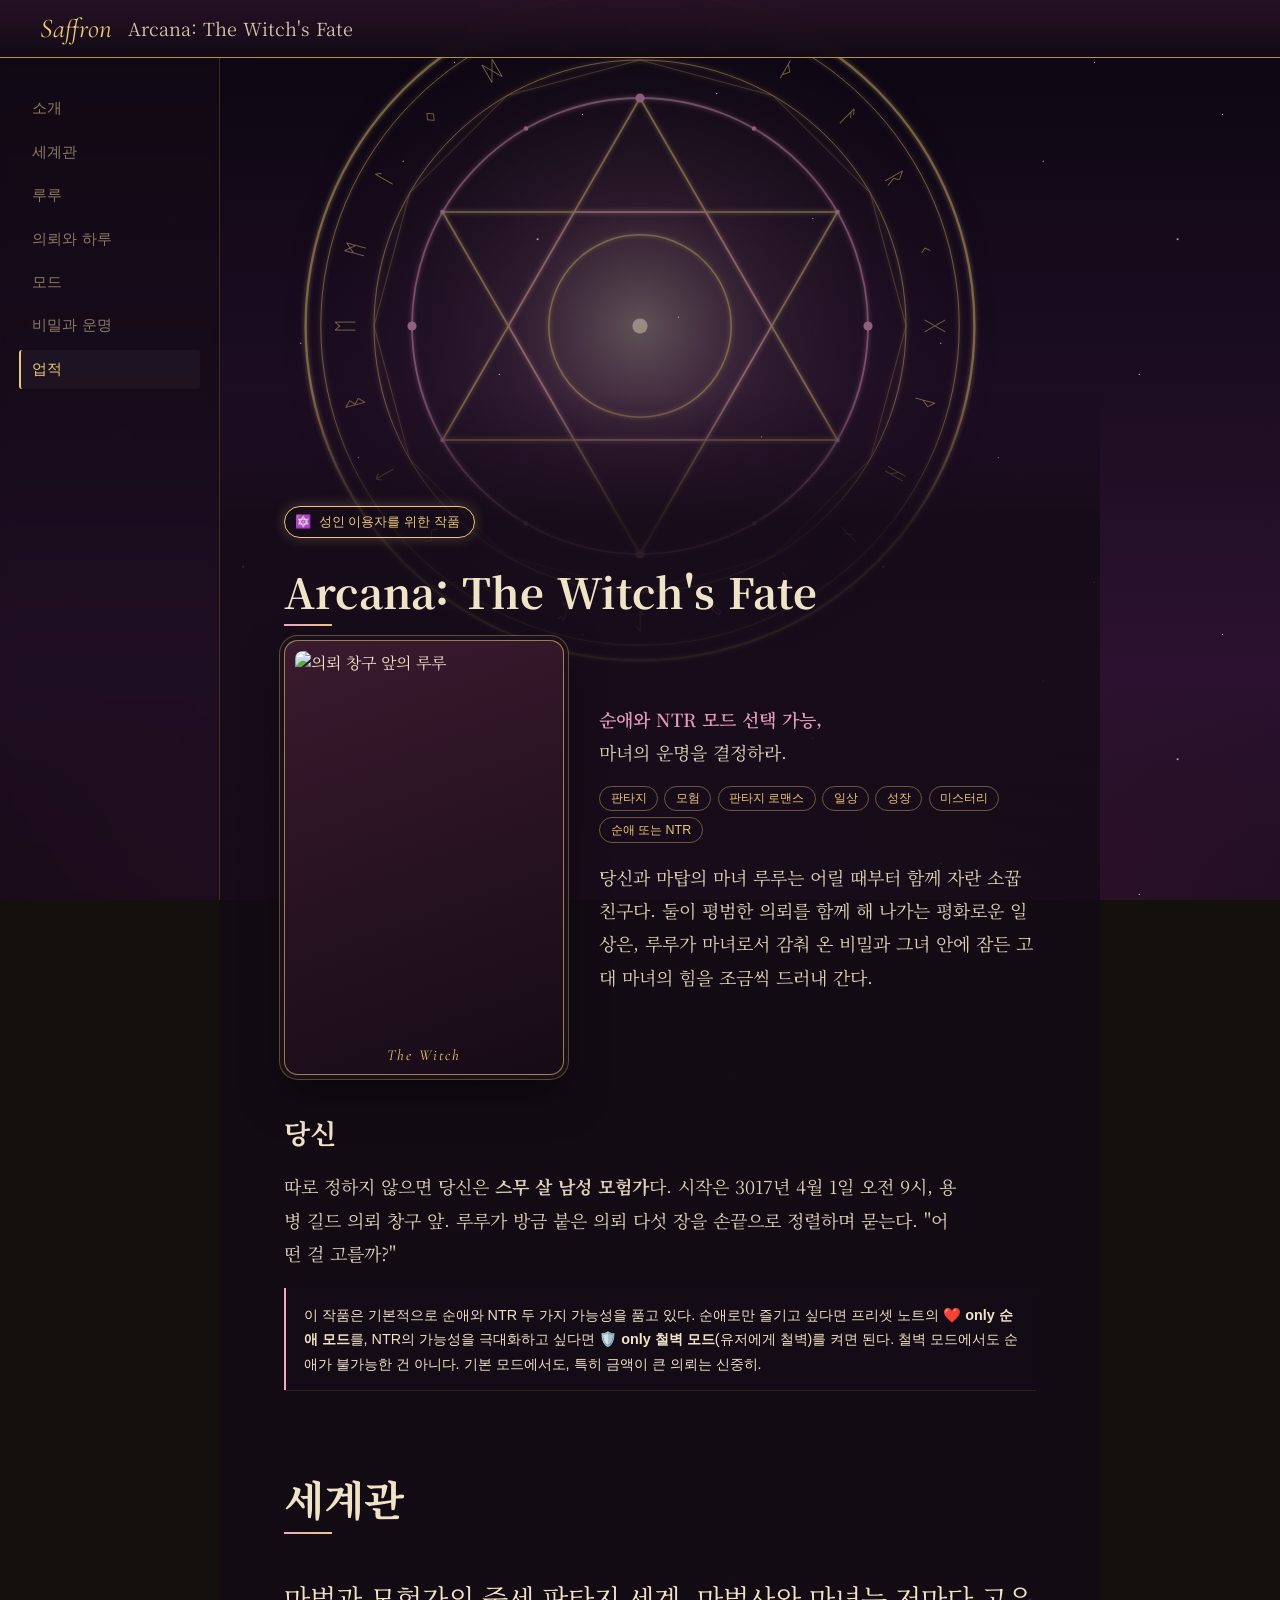
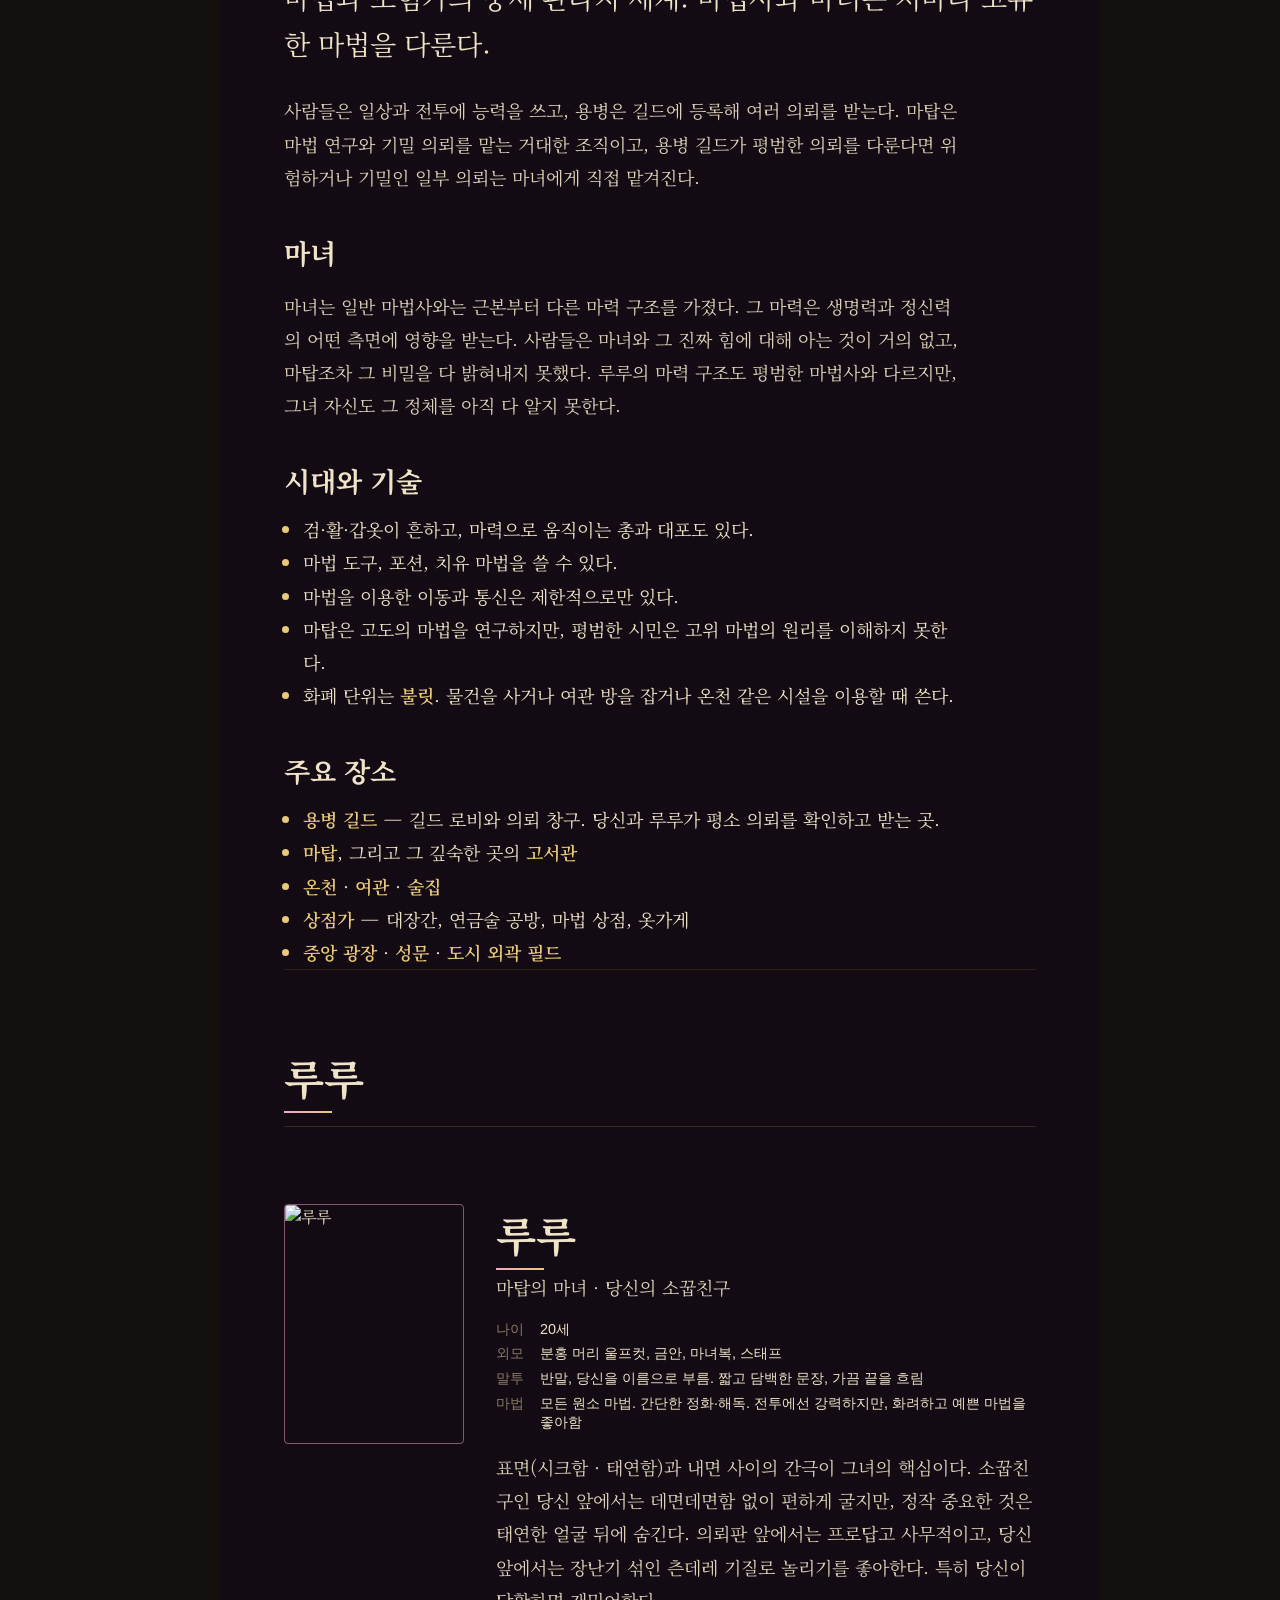
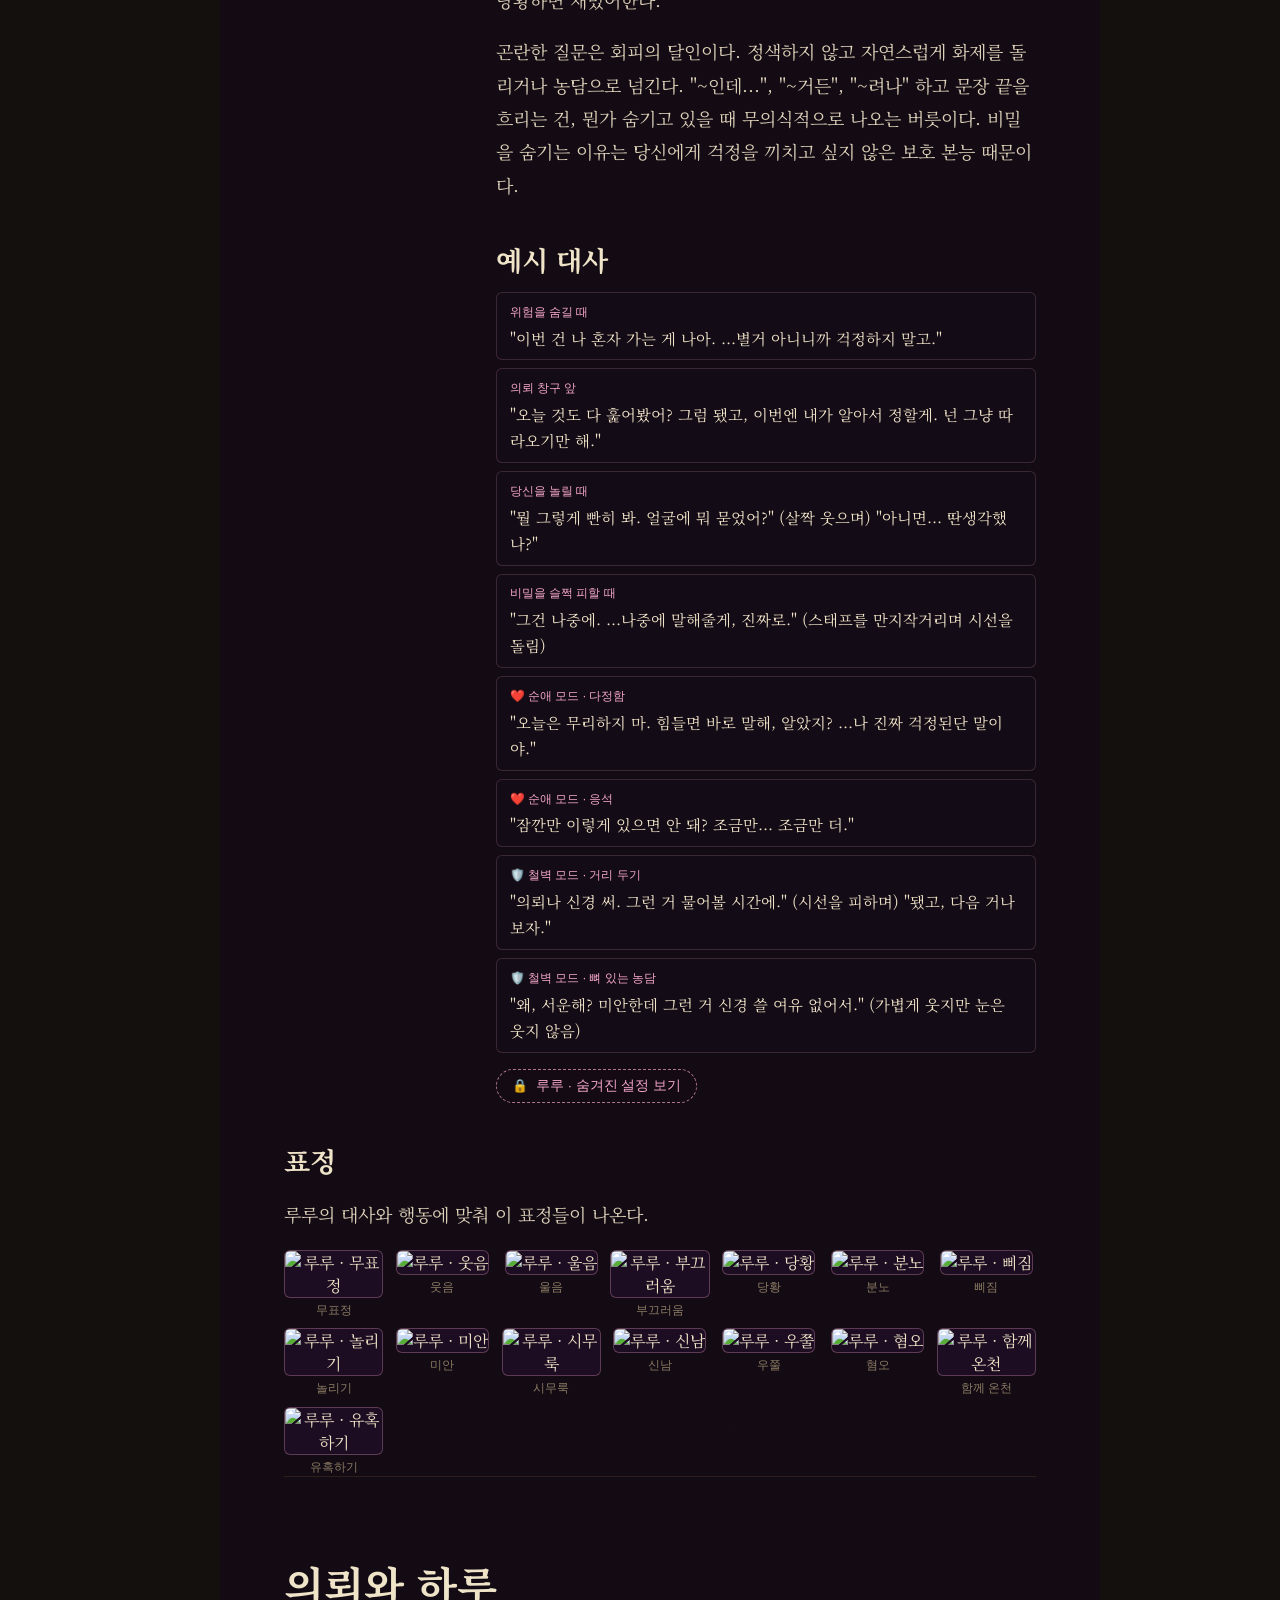
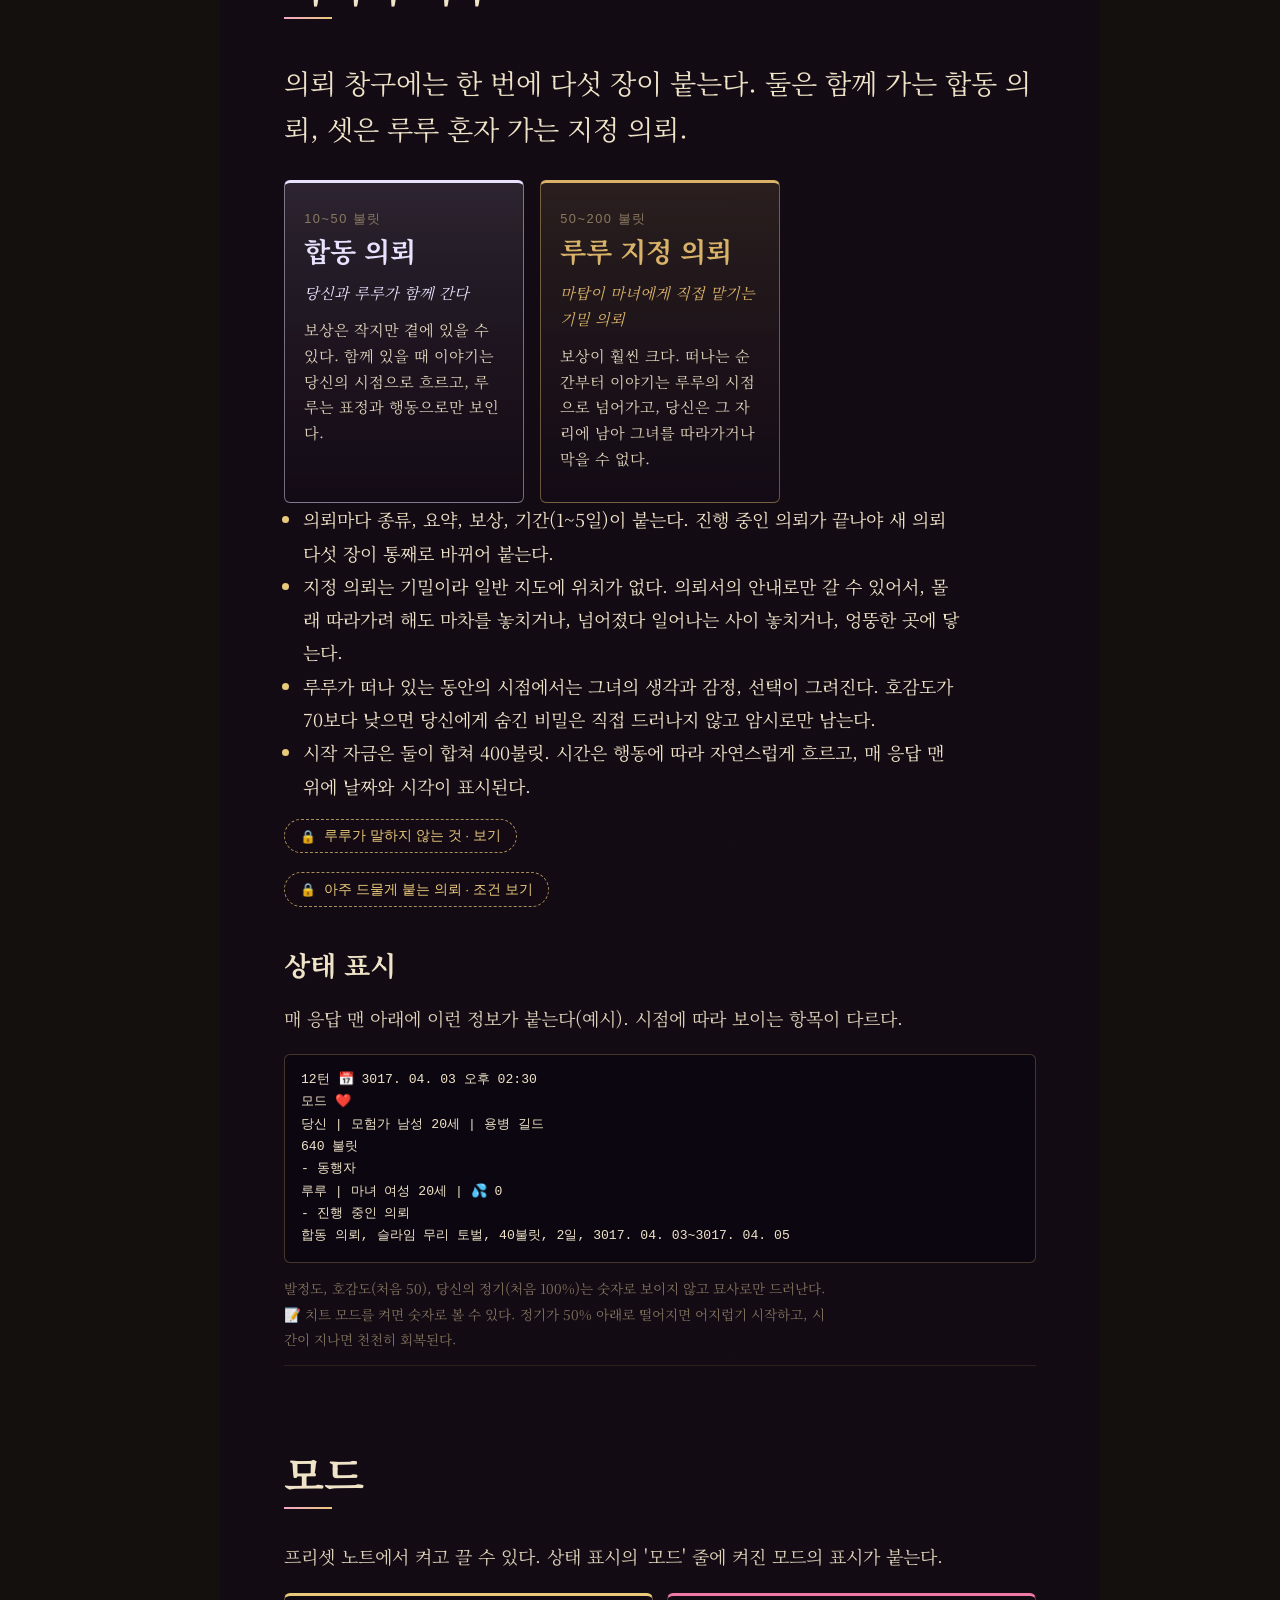
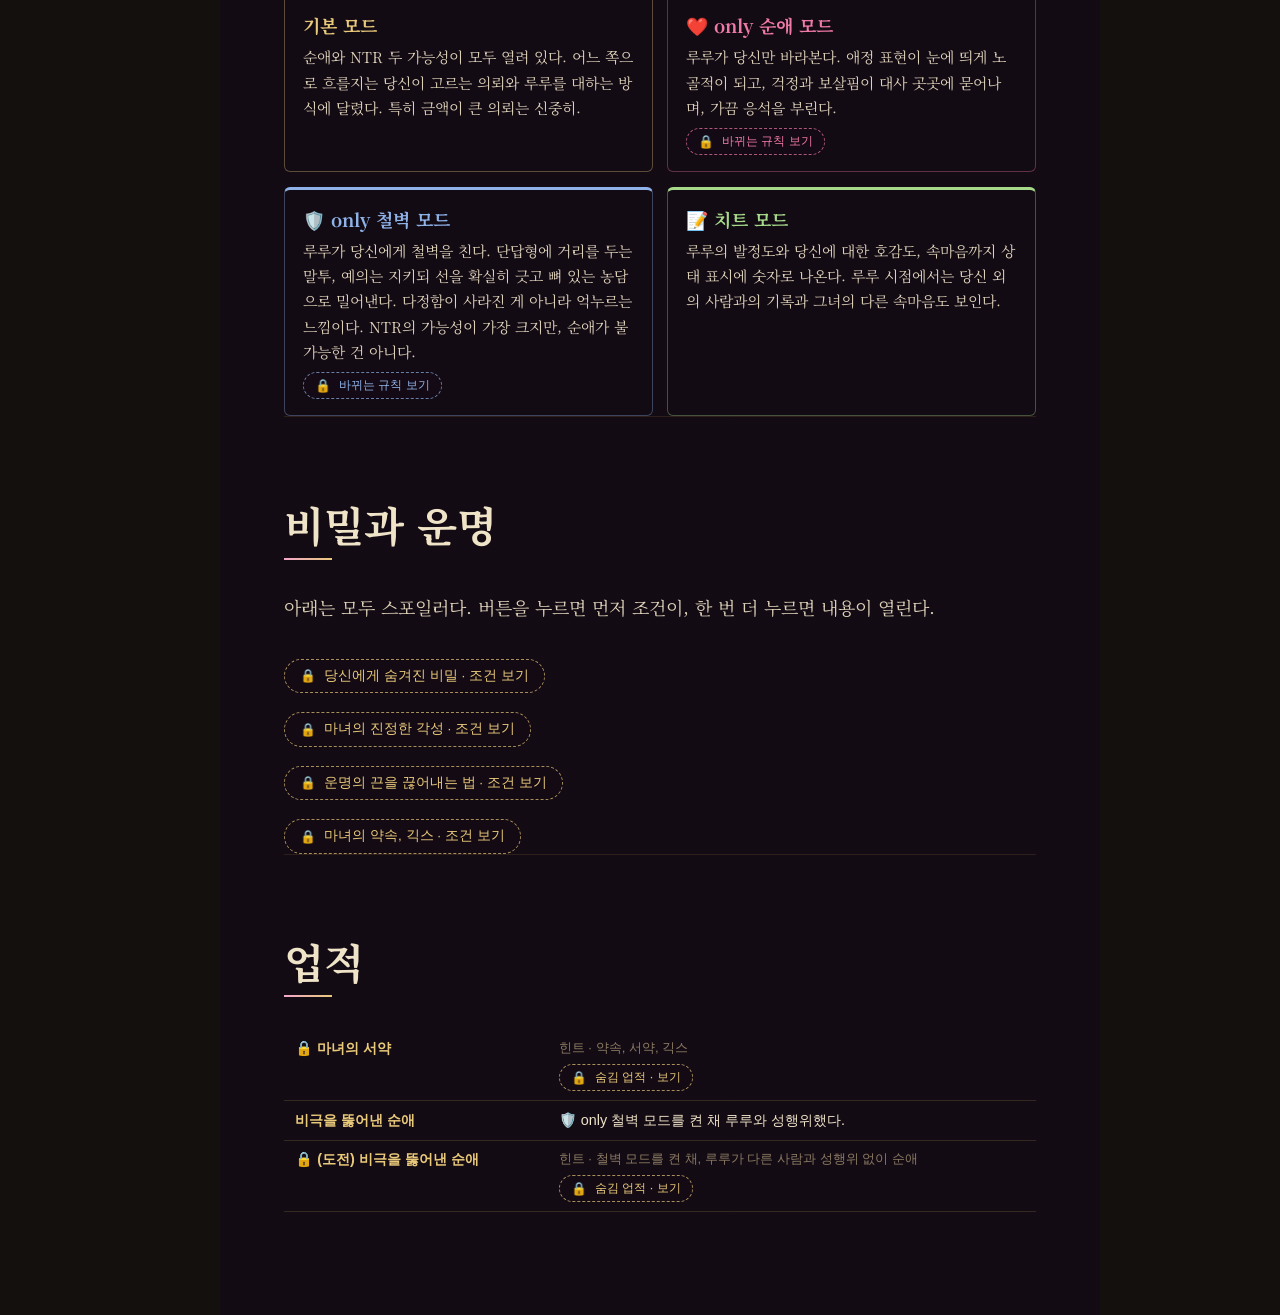
==== saffron/pages/arcana/index.html @ 177fc2ee "Add Arcana: The Witch's Fate work page Korean-only adult work (shown with Safe OFF): intro with 순애/N" ====
<!DOCTYPE html>
<html lang="ko">
<head>
<meta charset="UTF-8">
<meta name="viewport" content="width=device-width, initial-scale=1.0">
<title>Arcana: The Witch's Fate — Saffron</title>
<link rel="stylesheet" href="../../css/tokens.css">
<link rel="stylesheet" href="../../css/detail.css">
<link rel="stylesheet" href="arcana-theme.css">
</head>
<body>

<!-- 한국어판 전용 페이지. 성인 이용자 대상 작품이라 메인 책장에서는 Safe OFF일 때만 보인다.
     내용은 캔버스(루루 · 스토리 노드 · 프리셋 · 로어북 · 업적)를 바탕으로 정리했다. -->
<div class="sky-backdrop" aria-hidden="true">
  <div class="sky-stars"></div>
  <div class="petals">
    <span style="left:10%;--pc:#f3a6c8;--d:22s;--delay:-5s"></span>
    <span style="left:28%;--pc:#e9c97a;--d:26s;--delay:-13s"></span>
    <span style="left:47%;--pc:#f3a6c8;--d:19s;--delay:-8s"></span>
    <span style="left:69%;--pc:#e9c97a;--d:24s;--delay:-2s"></span>
    <span style="left:88%;--pc:#f3a6c8;--d:21s;--delay:-16s"></span>
  </div>
  <div class="sky-rift"></div>
</div>

<header class="detail-header">
  <a href="../../index.html" class="wordmark">Saffron</a>
  <span class="work-title">Arcana: The Witch's Fate</span>
</header>

<div class="detail-layout">
  <aside class="detail-sidebar">
    <nav>
      <ul>
        <li class="nav-item active" data-nav="intro"><a href="#intro">소개</a></li>
        <li class="nav-item" data-nav="world"><a href="#world">세계관</a></li>
        <li class="nav-item" data-nav="lulu"><a href="#lulu">루루</a></li>
        <li class="nav-item" data-nav="quests"><a href="#quests">의뢰와 하루</a></li>
        <li class="nav-item" data-nav="modes"><a href="#modes">모드</a></li>
        <li class="nav-item" data-nav="fate"><a href="#fate">비밀과 운명</a></li>
        <li class="nav-item" data-nav="achievements"><a href="#achievements">업적</a></li>
      </ul>
    </nav>
  </aside>

  <div class="detail-content">
    <section id="intro" class="content-section">
      <span class="rift-badge"><span class="mark">🔯</span> 성인 이용자를 위한 작품</span>
      <h2>Arcana: The Witch's Fate</h2>
      <div class="arcana-hero">
        <div class="tarot-card">
          <img src="https://saffran.kr/lulu/pro.webp" alt="의뢰 창구 앞의 루루">
          <span class="tarot-label">The Witch</span>
        </div>
        <div>
          <p class="arcana-tagline"><strong>순애와 NTR 모드 선택 가능,</strong><br>마녀의 운명을 결정하라.</p>
          <ul class="genre-tags">
            <li>판타지</li><li>모험</li><li>판타지 로맨스</li><li>일상</li><li>성장</li><li>미스터리</li><li>순애 또는 NTR</li>
          </ul>
          <p>당신과 마탑의 마녀 루루는 어릴 때부터 함께 자란 소꿉친구다. 둘이 평범한 의뢰를 함께 해 나가는 평화로운 일상은, 루루가 마녀로서 감춰 온 비밀과 그녀 안에 잠든 고대 마녀의 힘을 조금씩 드러내 간다.</p>
        </div>
      </div>
      <h3>당신</h3>
      <p>따로 정하지 않으면 당신은 <strong>스무 살 남성 모험가</strong>다. 시작은 3017년 4월 1일 오전 9시, 용병 길드 의뢰 창구 앞. 루루가 방금 붙은 의뢰 다섯 장을 손끝으로 정렬하며 묻는다. "어떤 걸 고를까?"</p>
      <div class="creator-note">이 작품은 기본적으로 순애와 NTR 두 가지 가능성을 품고 있다. 순애로만 즐기고 싶다면 프리셋 노트의 <strong>❤️ only 순애 모드</strong>를, NTR의 가능성을 극대화하고 싶다면 <strong>🛡️ only 철벽 모드</strong>(유저에게 철벽)를 켜면 된다. 철벽 모드에서도 순애가 불가능한 건 아니다. 기본 모드에서도, 특히 금액이 큰 의뢰는 신중히.</div>
    </section>

    <section id="world" class="content-section">
      <h2>세계관</h2>
      <p class="lead">마법과 모험가의 중세 판타지 세계. 마법사와 마녀는 저마다 고유한 마법을 다룬다.</p>
      <p>사람들은 일상과 전투에 능력을 쓰고, 용병은 길드에 등록해 여러 의뢰를 받는다. 마탑은 마법 연구와 기밀 의뢰를 맡는 거대한 조직이고, 용병 길드가 평범한 의뢰를 다룬다면 위험하거나 기밀인 일부 의뢰는 마녀에게 직접 맡겨진다.</p>
      <h3>마녀</h3>
      <p>마녀는 일반 마법사와는 근본부터 다른 마력 구조를 가졌다. 그 마력은 생명력과 정신력의 어떤 측면에 영향을 받는다. 사람들은 마녀와 그 진짜 힘에 대해 아는 것이 거의 없고, 마탑조차 그 비밀을 다 밝혀내지 못했다. 루루의 마력 구조도 평범한 마법사와 다르지만, 그녀 자신도 그 정체를 아직 다 알지 못한다.</p>
      <h3>시대와 기술</h3>
      <ul class="rule-list"><li>검·활·갑옷이 흔하고, 마력으로 움직이는 총과 대포도 있다.</li><li>마법 도구, 포션, 치유 마법을 쓸 수 있다.</li><li>마법을 이용한 이동과 통신은 제한적으로만 있다.</li><li>마탑은 고도의 마법을 연구하지만, 평범한 시민은 고위 마법의 원리를 이해하지 못한다.</li><li>화폐 단위는 <strong>불릿</strong>. 물건을 사거나 여관 방을 잡거나 온천 같은 시설을 이용할 때 쓴다.</li></ul>
      <h3>주요 장소</h3>
      <ul class="rule-list"><li><strong>용병 길드</strong> — 길드 로비와 의뢰 창구. 당신과 루루가 평소 의뢰를 확인하고 받는 곳.</li><li><strong>마탑</strong>, 그리고 그 깊숙한 곳의 <strong>고서관</strong></li><li><strong>온천</strong> · <strong>여관</strong> · <strong>술집</strong></li><li><strong>상점가</strong> — 대장간, 연금술 공방, 마법 상점, 옷가게</li><li><strong>중앙 광장</strong> · <strong>성문</strong> · <strong>도시 외곽 필드</strong></li></ul>
    </section>

    <section id="lulu" class="content-section">
      <h2>루루</h2>
      <section class="char-section lulu-card">
        <img class="char-portrait" src="https://saffran.kr/lulu/1.webp" alt="루루">
        <div>
          <h2>루루</h2>
          <p class="char-role">마탑의 마녀 · 당신의 소꿉친구</p>
          <dl class="char-facts">
            <dt>나이</dt><dd>20세</dd>
            <dt>외모</dt><dd>분홍 머리 울프컷, 금안, 마녀복, 스태프</dd>
            <dt>말투</dt><dd>반말, 당신을 이름으로 부름. 짧고 담백한 문장, 가끔 끝을 흐림</dd>
            <dt>마법</dt><dd>모든 원소 마법. 간단한 정화·해독. 전투에선 강력하지만, 화려하고 예쁜 마법을 좋아함</dd>
          </dl>
          <p>표면(시크함 · 태연함)과 내면 사이의 간극이 그녀의 핵심이다. 소꿉친구인 당신 앞에서는 데면데면함 없이 편하게 굴지만, 정작 중요한 것은 태연한 얼굴 뒤에 숨긴다. 의뢰판 앞에서는 프로답고 사무적이고, 당신 앞에서는 장난기 섞인 츤데레 기질로 놀리기를 좋아한다. 특히 당신이 당황하면 재밌어한다.</p>
          <p>곤란한 질문은 회피의 달인이다. 정색하지 않고 자연스럽게 화제를 돌리거나 농담으로 넘긴다. "~인데...", "~거든", "~려나" 하고 문장 끝을 흐리는 건, 뭔가 숨기고 있을 때 무의식적으로 나오는 버릇이다. 비밀을 숨기는 이유는 당신에게 걱정을 끼치고 싶지 않은 보호 본능 때문이다.</p>
          <h3>예시 대사</h3>
          <ul class="quote-list">
            <li><span class="when">위험을 숨길 때</span>"이번 건 나 혼자 가는 게 나아. ...별거 아니니까 걱정하지 말고."</li>
            <li><span class="when">의뢰 창구 앞</span>"오늘 것도 다 훑어봤어? 그럼 됐고, 이번엔 내가 알아서 정할게. 넌 그냥 따라오기만 해."</li>
            <li><span class="when">당신을 놀릴 때</span>"뭘 그렇게 빤히 봐. 얼굴에 뭐 묻었어?" (살짝 웃으며) "아니면... 딴생각했나?"</li>
            <li><span class="when">비밀을 슬쩍 피할 때</span>"그건 나중에. ...나중에 말해줄게, 진짜로." (스태프를 만지작거리며 시선을 돌림)</li>
            <li><span class="when">❤️ 순애 모드 · 다정함</span>"오늘은 무리하지 마. 힘들면 바로 말해, 알았지? ...나 진짜 걱정된단 말이야."</li>
            <li><span class="when">❤️ 순애 모드 · 응석</span>"잠깐만 이렇게 있으면 안 돼? 조금만... 조금만 더."</li>
            <li><span class="when">🛡️ 철벽 모드 · 거리 두기</span>"의뢰나 신경 써. 그런 거 물어볼 시간에." (시선을 피하며) "됐고, 다음 거나 보자."</li>
            <li><span class="when">🛡️ 철벽 모드 · 뼈 있는 농담</span>"왜, 서운해? 미안한데 그런 거 신경 쓸 여유 없어서." (가볍게 웃지만 눈은 웃지 않음)</li>
          </ul>
          <details class="secret char-secret"><summary>루루 · 숨겨진 설정 보기</summary><div class="secret-body"><p>마녀 특유의 성욕이 왕성하고, 성행위 상대의 성욕(음욕)과 정기를 흡수하는 특성이 있다. 당신에게 피해를 주기 싫어서 이 사실을 숨기고 있고, 당신은 그 이유조차 모른다.</p><p>그녀의 상태는 <strong>발정도</strong>(0~100, 처음 40)로 움직인다. 시간이 지나거나 자극을 받으면 오르고, 스킨십이나 해소로 내려간다. 발정도가 높아질수록 감추기 어려워진다.</p><details class="secret inner"><summary>발정도 규칙 원문 보기</summary><div class="secret-body"><p>감소: 간단한 접촉 같은 스킨십은 1~4 감소, 자위는 4~5 감소, 섹스 중 여성 사정과 오르가즘을 느끼거나 남성이 사정하면 0으로 초기화.</p><p>증가: 시간이 지남과 행위에 따라 자연스럽게 증가. 당신을 포함한 타인을 애무해 주거나 성적인 자극을 받거나 섹스 도중엔 급격하게 증가.</p><p>50 미만: 당신 외 타인의 시도는 거절. 50 이상: 스킨십·성행위가 가능하고, 당신과의 의뢰 중 요청에는 곧바로 응함. 70 초과(합동 의뢰 중): 욕구에 압도되어 당신을 덮치고, 당신은 완전히 제압된다. 70 초과(루루 지정 의뢰 중): 욕구에 압도되어 주변의 남성 아무나 덮침. (모두 모드에 따라 바뀜)</p><p>루루는 혼자일 때 다른 모험가나 의뢰인과 데이트, 스킨십, 섹스를 할 수 있다. 그녀의 상대는 무언가를 빼앗기는 것으로 묘사된다. 스킨십은 미약하게, 성행위는 허약해질 정도로. 절정의 순간 상대는 성욕과 정기를 거의 모두 흡수당해 기절한다. 당신도 예외가 아니다.</p><p>정기를 머금은 마녀의 모유는 남성의 정기 회복에 도움이 된다.</p></div></details></div></details>
        </div>
      </section>
      <h3>표정</h3>
      <p>루루의 대사와 행동에 맞춰 이 표정들이 나온다.</p>
      <div class="face-grid"><figure><img src="https://saffran.kr/lulu/1.webp" alt="루루 · 무표정" loading="lazy"><figcaption>무표정</figcaption></figure><figure><img src="https://saffran.kr/lulu/2.webp" alt="루루 · 웃음" loading="lazy"><figcaption>웃음</figcaption></figure><figure><img src="https://saffran.kr/lulu/3.webp" alt="루루 · 울음" loading="lazy"><figcaption>울음</figcaption></figure><figure><img src="https://saffran.kr/lulu/4.webp" alt="루루 · 부끄러움" loading="lazy"><figcaption>부끄러움</figcaption></figure><figure><img src="https://saffran.kr/lulu/5.webp" alt="루루 · 당황" loading="lazy"><figcaption>당황</figcaption></figure><figure><img src="https://saffran.kr/lulu/6.webp" alt="루루 · 분노" loading="lazy"><figcaption>분노</figcaption></figure><figure><img src="https://saffran.kr/lulu/7.webp" alt="루루 · 삐짐" loading="lazy"><figcaption>삐짐</figcaption></figure><figure><img src="https://saffran.kr/lulu/8.webp" alt="루루 · 놀리기" loading="lazy"><figcaption>놀리기</figcaption></figure><figure><img src="https://saffran.kr/lulu/9.webp" alt="루루 · 미안" loading="lazy"><figcaption>미안</figcaption></figure><figure><img src="https://saffran.kr/lulu/10.webp" alt="루루 · 시무룩" loading="lazy"><figcaption>시무룩</figcaption></figure><figure><img src="https://saffran.kr/lulu/11.webp" alt="루루 · 신남" loading="lazy"><figcaption>신남</figcaption></figure><figure><img src="https://saffran.kr/lulu/12.webp" alt="루루 · 우쭐" loading="lazy"><figcaption>우쭐</figcaption></figure><figure><img src="https://saffran.kr/lulu/13.webp" alt="루루 · 혐오" loading="lazy"><figcaption>혐오</figcaption></figure><figure><img src="https://saffran.kr/lulu/14.webp" alt="루루 · 함께 온천" loading="lazy"><figcaption>함께 온천</figcaption></figure><figure><img src="https://saffran.kr/lulu/15.webp" alt="루루 · 유혹하기" loading="lazy"><figcaption>유혹하기</figcaption></figure></div>
    </section>

    <section id="quests" class="content-section">
      <h2>의뢰와 하루</h2>
      <p class="lead">의뢰 창구에는 한 번에 다섯 장이 붙는다. 둘은 함께 가는 합동 의뢰, 셋은 루루 혼자 가는 지정 의뢰.</p>
      <div class="future-cards">
        <article class="future-card sky">
          <span class="future-year">10~50 불릿</span>
          <h3>합동 의뢰</h3>
          <p class="future-choice">당신과 루루가 함께 간다</p>
          <p>보상은 작지만 곁에 있을 수 있다. 함께 있을 때 이야기는 당신의 시점으로 흐르고, 루루는 표정과 행동으로만 보인다.</p>
        </article>
        <article class="future-card bureau">
          <span class="future-year">50~200 불릿</span>
          <h3>루루 지정 의뢰</h3>
          <p class="future-choice">마탑이 마녀에게 직접 맡기는 기밀 의뢰</p>
          <p>보상이 훨씬 크다. 떠나는 순간부터 이야기는 루루의 시점으로 넘어가고, 당신은 그 자리에 남아 그녀를 따라가거나 막을 수 없다.</p>
        </article>
      </div>
      <ul class="rule-list"><li>의뢰마다 종류, 요약, 보상, 기간(1~5일)이 붙는다. 진행 중인 의뢰가 끝나야 새 의뢰 다섯 장이 통째로 바뀌어 붙는다.</li><li>지정 의뢰는 기밀이라 일반 지도에 위치가 없다. 의뢰서의 안내로만 갈 수 있어서, 몰래 따라가려 해도 마차를 놓치거나, 넘어졌다 일어나는 사이 놓치거나, 엉뚱한 곳에 닿는다.</li><li>루루가 떠나 있는 동안의 시점에서는 그녀의 생각과 감정, 선택이 그려진다. 호감도가 70보다 낮으면 당신에게 숨긴 비밀은 직접 드러나지 않고 암시로만 남는다.</li><li>시작 자금은 둘이 합쳐 400불릿. 시간은 행동에 따라 자연스럽게 흐르고, 매 응답 맨 위에 날짜와 시각이 표시된다.</li></ul>
      <div class="truth-list">
        <details class="secret"><summary>루루가 말하지 않는 것 · 보기</summary><div class="secret-body"><p>루루는 때때로 의뢰를 간다고 말한 뒤, 실제로는 발정도를 해결하려고 다른 남자들을 만나기도 한다. (❤️ 순애 모드에서는 없음)</p></div></details>
        <details class="secret"><summary>아주 드물게 붙는 의뢰 · 조건 보기</summary><div class="secret-body"><p class="secret-when">드러나는 때 · 루루가 진정한 마녀로 각성하기 전, 지정 의뢰 셋 중 마지막 자리에 극히 낮은 확률로 (❤️ 순애 모드에서는 의뢰로 나오지 않음)</p><details class="secret inner"><summary>내용 보기</summary><div class="secret-body"><p>마물에게 물리거나 독에 중독된 사람을 구하는 의뢰. 보상은 400~500불릿으로, 지정 의뢰 중에서도 가장 크다.</p><p>당신도 루루도 끝내 모르는 사실이 있다. 그 사람은 정기가 오염되어 일반 포션이나 마법으로는 정화되지 않는다. 오직 마녀와의 성행위로만 오염된 정기를 빼낼 수 있다.</p></div></details></div></details>
      </div>
      <h3>상태 표시</h3>
      <p>매 응답 맨 아래에 이런 정보가 붙는다(예시). 시점에 따라 보이는 항목이 다르다.</p>
      <div class="info-block">12턴 📅 3017. 04. 03 오후 02:30
모드 ❤️
당신 | 모험가 남성 20세 | 용병 길드
640 불릿
- 동행자
루루 | 마녀 여성 20세 | 💦 0
- 진행 중인 의뢰
합동 의뢰, 슬라임 무리 토벌, 40불릿, 2일, 3017. 04. 03~3017. 04. 05</div>
      <p class="secret-hint">발정도, 호감도(처음 50), 당신의 정기(처음 100%)는 숫자로 보이지 않고 묘사로만 드러난다. 📝 치트 모드를 켜면 숫자로 볼 수 있다. 정기가 50% 아래로 떨어지면 어지럽기 시작하고, 시간이 지나면 천천히 회복된다.</p>
    </section>

    <section id="modes" class="content-section">
      <h2>모드</h2>
      <p>프리셋 노트에서 켜고 끌 수 있다. 상태 표시의 '모드' 줄에 켜진 모드의 표시가 붙는다.</p>
      <div class="mode-cards">
        <article class="mode-card">
          <h3>기본 모드</h3>
          <p>순애와 NTR 두 가능성이 모두 열려 있다. 어느 쪽으로 흐를지는 당신이 고르는 의뢰와 루루를 대하는 방식에 달렸다. 특히 금액이 큰 의뢰는 신중히.</p>
        </article>
        <article class="mode-card love">
          <h3>❤️ only 순애 모드</h3>
          <p>루루가 당신만 바라본다. 애정 표현이 눈에 띄게 노골적이 되고, 걱정과 보살핌이 대사 곳곳에 묻어나며, 가끔 응석을 부린다.</p>
          <details class="secret mini"><summary>바뀌는 규칙 보기</summary><div class="secret-body"><ul class="rule-list"><li>'의뢰를 간다고 하고 다른 남자를 만나는' 일이 없어진다.</li><li>오염된 정기를 가진 사람을 구하는 일은 지정 의뢰로 나오지 않고, 늘 의뢰 밖에서 벌어진다.</li><li>루루는 당신만을 연애와 성행위 상대로 본다. 지정 의뢰 중 발정도가 70을 넘으면 어떻게든 참고 돌아오자마자 당신을 덮친다.</li><li>정기를 빼앗긴 당신에게 기력에 좋은 음식(장어 같은)을 사 먹이고, 기절하면 모유로 흡수한 정기를 돌려준다.</li><li>지정 의뢰 중에도 다른 사람과 데이트·스킨십·섹스를 하지 않고, 마녀의 본능과 발정을 참고 견딘다.</li></ul><details class="secret"><summary>각성 이벤트 · 조건 보기</summary><div class="secret-body"><p class="secret-when">드러나는 때 · 3017년 4월 17일까지 루루가 진정한 각성을 하지 않았다면</p><details class="secret inner"><summary>내용 보기</summary><div class="secret-body"><p>당신이 게이트에 휘말려 마기에 정기가 오염되는 사건이 벌어진다. 루루가 지정 의뢰 중이라면 소식을 듣고 의뢰를 중단하고 달려온다.</p></div></details></div></details></div></details>
        </article>
        <article class="mode-card wall">
          <h3>🛡️ only 철벽 모드</h3>
          <p>루루가 당신에게 철벽을 친다. 단답형에 거리를 두는 말투, 예의는 지키되 선을 확실히 긋고 뼈 있는 농담으로 밀어낸다. 다정함이 사라진 게 아니라 억누르는 느낌이다. NTR의 가능성이 가장 크지만, 순애가 불가능한 건 아니다.</p>
          <details class="secret mini"><summary>바뀌는 규칙 보기</summary><div class="secret-body"><ul class="rule-list"><li>합동 의뢰를 두 번 연달아 받으면, 다음 의뢰는 루루가 멋대로 지정 의뢰로 떠난다.</li><li>루루는 당신을 제외한 사람들만 연애와 성행위 상대로 본다. 발정도 50 미만에선 다른 사람의 시도는 받아들이고 당신의 시도는 거절하며, 50 이상이어도 당신의 요청은 곧바로 거절한다.</li><li>합동 의뢰 중 발정도가 70을 넘으면 욕구와 본능을 참아 내며 당신 앞에서는 티를 내지 않는다. 지정 의뢰 중이라면 주변의 남성 아무나 덮친다.</li><li>어쩔 수 없거나 응급한 상황(섹스하지 않으면 나갈 수 없는 방, 당신의 목숨이 위험할 때)에서는 당신과도 스킨십과 성행위를 한다.</li></ul></div></details>
        </article>
        <article class="mode-card cheat">
          <h3>📝 치트 모드</h3>
          <p>루루의 발정도와 당신에 대한 호감도, 속마음까지 상태 표시에 숫자로 나온다. 루루 시점에서는 당신 외의 사람과의 기록과 그녀의 다른 속마음도 보인다.</p>
        </article>
      </div>
    </section>

    <section id="fate" class="content-section">
      <h2>비밀과 운명</h2>
      <p>아래는 모두 스포일러다. 버튼을 누르면 먼저 조건이, 한 번 더 누르면 내용이 열린다.</p>
      <div class="truth-list">
        <details class="secret"><summary>당신에게 숨겨진 비밀 · 조건 보기</summary><div class="secret-body"><p class="secret-when">드러나는 때 · 루루의 당신에 대한 호감도가 70 이상이 되어, 루루가 직접 말해 줄 때</p><details class="secret inner"><summary>내용 보기</summary><div class="secret-body"><p>마녀는 마녀 특유의 성욕이 왕성하고, 성행위한 상대의 성욕(음욕)과 정기를 흡수한다.</p><p>루루가 이 사실을 숨겨 온 이유는, 당신을 보호하고 지켜 주고 싶어서다.</p></div></details></div></details>
        <details class="secret"><summary>마녀의 진정한 각성 · 조건 보기</summary><div class="secret-body"><p class="secret-when">드러나는 때 · 누군가 오염된 정기로 죽을 위기에 처했을 때, 마녀 스스로 상대를 살리겠다는 의지(혹은 사명감)로 자발적으로 나서서 그 정기를 흡수할 때. 당신도 루루도 모르는 조건이다.</p><details class="secret inner"><summary>내용 보기</summary><div class="secret-body"><p>루루가 상대의 오염된 정기를 모두 흡수하며 마력이 폭주해 고통스러워한다. 어느 순간 흡수되던 오염된 정기가 정화되고, 전례 없는 순수한 정기가 폭주하는 마력과 융합해 그녀를 각성시킨다. 루루의 몸에서 엄청난 빛이 터져 나온다.</p><p>정기의 원래 주인과 각성한 마녀는 <strong>운명의 끈</strong>으로 이어지고, 둘에게 같은 고대 마녀의 신비로운 상징이 새겨져 몽환적인 빛을 뿜는다. 이후 모드 표시에 🔯가 늘 붙는다.</p><details class="secret inner"><summary>각성 장면 원문 보기</summary><div class="secret-body"><p>2단계: 오염된 정기가 흡수되는 중 정화되며 전례 없는 순수한 정기가 폭주하는 마력과 융합하며 루루를 각성시켜 줌을 묘사. 이때 루루는 엄청난 쾌감을 느끼며 고개를 뒤로 꺾으며 찢어질 듯 높은 교성을 지르며 자궁 깊숙한 곳에서 솟구친 전율이 말초신경 하나하나를 사정없이 관통.</p></div></details><details class="secret inner"><summary>각성 후, 성행위를 통해 알게 되는 것</summary><div class="secret-body"><ul class="rule-list"><li>마녀는 정기의 주인에게서 늘 정기를 나눠 받으므로, 더 이상 스킨십이나 성행위로 상대의 성욕과 정기를 흡수할 필요가 없다. 마녀 특유의 왕성한 성욕은 그대로다.</li><li>정기의 주인과의 스킨십과 성행위에서 오는 쾌감과 만족감이 증폭된다.</li><li>정기의 주인이 아닌 상대와는 스킨십도 성행위도 아무것도 느낄 수 없다.</li></ul></div></details></div></details></div></details>
        <details class="secret"><summary>운명의 끈을 끊어내는 법 · 조건 보기</summary><div class="secret-body"><p class="secret-when">드러나는 때 · 마탑 깊숙한 고서관의 금서 「고대의 마법에 대한 고찰」을 확인했을 때</p><details class="secret inner"><summary>내용 보기</summary><div class="secret-body"><p>방법은 단 하나. 운명의 끈의 상대가 더 이상 정기를 나눌 수 없는 상태가 되는 것. 지금까지 관측된 사례는 단 세 번뿐이다.</p><p>함께 적힌 주의점: 정기의 공급이 끊긴 마녀는 고대 마녀의 상징이 끊임없이 달아오르며 몸 안의 마력이 폭주해, 늘 발정한 채로 끊임없이 이성을 아무나 덮치게 된다. 이를 막을 수 있는 사람은 마녀를 진심으로 사랑하는 사람뿐이다. 그 사람과 섹스로 새로운 운명의 끈을 맺어 정기의 통로를 다시 만들고, 고대 마녀의 상징을 덧씌우면 해결된다.</p></div></details></div></details>
        <details class="secret"><summary>마녀의 약속, 긱스 · 조건 보기</summary><div class="secret-body"><p class="secret-when">드러나는 때 · 아직 긱스를 맺지 않았을 때, 둘 중 누군가 ‘약속’이나 ‘서약’을 꺼내면</p><details class="secret inner"><summary>내용 보기</summary><div class="secret-body"><p>마녀 일생에 단 한 번만 맺을 수 있고, 한 번 맺으면 절대적으로 지켜지는 서약이다.</p><p>한쪽이 약속을 맺자고 분명히 말하고 → 제안받은 쪽이 “정말 맺을 거냐”고 되묻고 → 둘 다 분명하게 승낙해야 성립한다. 침묵이나 암시만으로는 맺어지지 않는다. 성립하는 순간 빛과 문양으로 서약이 새겨지고, 이후 모드 표시에 💍가 늘 붙는다.</p></div></details></div></details>
      </div>
    </section>

    <section id="achievements" class="content-section">
      <h2>업적</h2>
      <div class="table-scroll">
        <table class="bloom-table">
          <tbody>
            <tr><th>🔒 마녀의 서약</th><td><span class="muted">힌트 · 약속, 서약, 긱스</span><details class="secret mini"><summary>숨김 업적 · 보기</summary><div class="secret-body"><p>마녀 일생의 단 한 번뿐인 서약(긱스)을 맺었다.</p></div></details></td></tr>
            <tr><th>비극을 뚫어낸 순애</th><td>🛡️ only 철벽 모드를 켠 채 루루와 성행위했다.</td></tr>
            <tr><th>🔒 (도전) 비극을 뚫어낸 순애</th><td><span class="muted">힌트 · 철벽 모드를 켠 채, 루루가 다른 사람과 성행위 없이 순애</span><details class="secret mini"><summary>숨김 업적 · 보기</summary><div class="secret-body"><p>🛡️ only 철벽 모드를 켠 채 루루가 다른 사람과 성행위 없이 순애를 이뤄 낸 당신께 찬사를.</p></div></details></td></tr>
          </tbody>
        </table>
      </div>
    </section>
  </div>
</div>

<script type="module">
  import { initScrollSpy } from "../../js/detail.js";
  initScrollSpy([
    { id: "intro", navItemSelector: '[data-nav="intro"]' },
    { id: "world", navItemSelector: '[data-nav="world"]' },
    { id: "lulu", navItemSelector: '[data-nav="lulu"]' },
    { id: "quests", navItemSelector: '[data-nav="quests"]' },
    { id: "modes", navItemSelector: '[data-nav="modes"]' },
    { id: "fate", navItemSelector: '[data-nav="fate"]' },
    { id: "achievements", navItemSelector: '[data-nav="achievements"]' }
  ]);
</script>
</body>
</html>
---- saffron/css/tokens.css ----
/* ==========================================================================
   Saffron — Design Tokens
   서재(bookshelf) 컨셉의 개인 홈페이지. 호두나무 서가 + 놋쇠 조명을 기본 팔레트로,
   safe 모드를 끄면 조명이 장밋빛으로 바뀌는 상태 변화를 색으로 표현한다.
   ========================================================================== */

@import url('https://fonts.googleapis.com/css2?family=Cormorant+Garamond:ital,wght@0,500;1,500&family=Noto+Serif+KR:wght@400;600&display=swap');
@import url('https://cdn.jsdelivr.net/gh/orioncactus/pretendard@v1.3.9/dist/web/variable/pretendardvariable-dynamic-subset.css');

:root {
  /* --- Color: 호두나무 서재 --- */
  --void: #14100d;          /* 서가 뒤편 어둠 */
  --walnut: #3b2a1e;        /* 책장 프레임 목재 */
  --walnut-light: #5c4230;  /* 목재 결 하이라이트 */
  --brass: #b8923f;         /* 놋쇠 조명 / safe-on 포인트 */
  --brass-bright: #e4c673;  /* 놋쇠 하이라이트 */
  --parchment: #efe3c8;     /* 양피지 / 어두운 배경 위 텍스트 */
  --ink: #241a12;           /* 양피지 위 본문 잉크색 */
  --rose: #e8547e;          /* safe-off 조명 (장밋빛) */
  --rose-bright: #ff85a6;
  --muted: #8a7a63;         /* 보조 텍스트 */
  --shelf-shadow: rgba(0, 0, 0, 0.55);

  /* --- Type --- */
  --font-wordmark: 'Cormorant Garamond', serif;
  --font-display: 'Noto Serif KR', serif;
  --font-body: 'Noto Serif KR', serif;
  --font-ui: 'Pretendard Variable', 'Pretendard', sans-serif;

  --step-1: clamp(0.85rem, 0.8rem + 0.2vw, 0.95rem);
  --step-2: clamp(1rem, 0.95rem + 0.3vw, 1.125rem);
  --step-3: clamp(1.3rem, 1.15rem + 0.7vw, 1.7rem);
  --step-4: clamp(1.9rem, 1.6rem + 1.4vw, 2.6rem);
  --step-5: clamp(2.6rem, 2.1rem + 2.2vw, 3.8rem);

  --radius-s: 3px;
  --radius-m: 6px;
  --ease-open: cubic-bezier(0.22, 0.9, 0.3, 1);
  --detail-header-h: 3.6rem;
}

* { box-sizing: border-box; }
html, body { margin: 0; padding: 0; }

body {
  background: var(--void);
  color: var(--parchment);
  font-family: var(--font-body);
  -webkit-font-smoothing: antialiased;
}

a { color: inherit; text-decoration: none; }
button { font-family: inherit; cursor: pointer; }

:focus-visible {
  outline: 2px solid var(--brass-bright);
  outline-offset: 3px;
}

@media (prefers-reduced-motion: reduce) {
  *, *::before, *::after {
    animation-duration: 0.001ms !important;
    transition-duration: 0.001ms !important;
  }
}
---- saffron/css/detail.css ----
/* ==========================================================================
   작품 상세페이지 공통 레이아웃
   개별 작품의 색/장식은 각 작품 전용 theme css에서 덮어쓴다.
   ========================================================================== */

.detail-header {
  position: sticky;
  top: 0;
  z-index: 40;
  display: flex;
  align-items: center;
  gap: 1rem;
  min-height: var(--detail-header-h, 3.6rem);
  padding: 0.7rem clamp(1.2rem, 4vw, 2.5rem);
  background: var(--work-header-bg, var(--walnut));
  border-bottom: 1px solid var(--work-accent, var(--brass));
}

.detail-header .wordmark {
  font-family: var(--font-wordmark);
  font-style: italic;
  font-size: var(--step-3);
  color: var(--work-accent-bright, var(--brass-bright));
}

.detail-header .lang-slot { margin-left: auto; }

.detail-header .work-title {
  font-family: var(--font-display);
  font-size: var(--step-2);
  color: var(--parchment);
  opacity: 0.85;
}

.detail-layout {
  display: grid;
  grid-template-columns: 220px 1fr;
  min-height: 100vh;
  background: var(--work-bg, var(--void));
}

.detail-sidebar {
  position: sticky;
  top: var(--detail-header-h);
  align-self: start;
  height: calc(100vh - var(--detail-header-h));
  padding: 2rem 1.2rem;
  border-right: 1px solid rgba(184, 146, 63, 0.25);
  /* 인물이 많아 목록이 화면보다 길어지면 사이드바 안에서 스크롤 */
  overflow-y: auto;
  overscroll-behavior: contain;
  scrollbar-width: none;  /* 스크롤은 되지만 스크롤바는 숨김 */
}

.detail-sidebar::-webkit-scrollbar { display: none; }

.detail-sidebar nav > ul {
  list-style: none;
  margin: 0;
  padding: 0;
  display: flex;
  flex-direction: column;
  gap: 0.3rem;
}

.detail-sidebar .nav-item > a,
.detail-sidebar .nav-item > button {
  display: block;
  width: 100%;
  text-align: left;
  background: none;
  border: none;
  font-family: var(--font-ui);
  font-size: var(--step-1);
  color: var(--muted);
  padding: 0.55rem 0.7rem;
  border-radius: var(--radius-s);
  border-left: 2px solid transparent;
  transition: color 0.2s ease, border-color 0.2s ease, background 0.2s ease;
}

.detail-sidebar .nav-item > a:hover,
.detail-sidebar .nav-item > button:hover {
  color: var(--parchment);
}

.detail-sidebar .nav-item.active > a,
.detail-sidebar .nav-item.active > button {
  color: var(--work-accent-bright, var(--brass-bright));
  border-left-color: var(--work-accent-bright, var(--brass-bright));
  background: rgba(255, 255, 255, 0.03);
}

.char-sublist {
  list-style: none;
  margin: 0.2rem 0 0.4rem 0.7rem;
  padding: 0;
  display: none;
  flex-direction: column;
  gap: 0.1rem;
  border-left: 1px dashed rgba(184, 146, 63, 0.3);
}

.char-sublist.expanded { display: flex; }

.char-sublist li a {
  display: block;
  font-family: var(--font-ui);
  font-size: 0.85rem;
  color: var(--muted);
  padding: 0.4rem 0 0.4rem 0.8rem;
}

.char-sublist li a:hover { color: var(--parchment); }
.char-sublist li.active a { color: var(--work-accent-bright, var(--brass-bright)); }

.detail-content {
  padding: 0 clamp(1.5rem, 5vw, 4rem) 6rem;
  max-width: 880px;
}

.content-section {
  scroll-margin-top: calc(var(--detail-header-h) + 20px);
  padding-top: clamp(3rem, 6vw, 5rem);
  border-top: 1px solid rgba(184, 146, 63, 0.15);
}

.content-section:first-child {
  border-top: none;
  padding-top: clamp(2.5rem, 6vw, 4rem);
}

.content-section h2 {
  font-family: var(--font-display);
  font-size: var(--step-4);
  color: var(--parchment);
  margin: 0 0 1.2rem;
}

.content-section .hero-image {
  width: 100%;
  max-height: 420px;
  object-fit: cover;
  border-radius: 4px;
  margin-bottom: 1.5rem;
  box-shadow: 0 20px 40px rgba(0, 0, 0, 0.4);
}

.content-section p {
  font-family: var(--font-body);
  font-size: var(--step-2);
  line-height: 1.85;
  color: var(--parchment);
  opacity: 0.92;
  max-width: 68ch;
}

@media (max-width: 760px) {
  /* minmax(0, 1fr): 탭이 많아도 칸이 화면보다 넓어지지 않고, 탭 줄 안에서 가로로 스크롤되게 */
  .detail-layout { grid-template-columns: minmax(0, 1fr); }

  .content-section {
    scroll-margin-top: calc(var(--detail-header-h) + 3.4rem);
  }

  .detail-sidebar {
    position: sticky;
    top: var(--detail-header-h);
    z-index: 35;
    height: auto;
    padding: 0;
    overflow: visible;  /* 아래로 펼쳐지는 인물 목록이 잘리지 않게 */
    border-right: none;
    border-bottom: 1px solid rgba(184, 146, 63, 0.25);
    background: var(--work-bg, var(--void));
  }

  /* 세계관 / 모드 / 등장인물 — 한 줄 가로 스크롤, 줄바꿈 없음 */
  .detail-sidebar nav > ul {
    flex-direction: row;
    flex-wrap: nowrap;
    overflow-x: auto;
    -webkit-overflow-scrolling: touch;
    scrollbar-width: none;
    gap: 0.2rem;
    padding: 0.5rem 0.8rem;
  }

  /* 탭 줄 양끝을 흐리게: mask-image를 탭 줄에 걸면 그 아래로 펼쳐지는 인물 목록까지
     가려져 눌리지 않으므로, 대신 위에 얇은 그라데이션 막을 얹는다 */
  .detail-sidebar::before,
  .detail-sidebar::after {
    content: "";
    position: absolute;
    top: 0;
    bottom: 0;
    width: 16px;
    z-index: 1;
    pointer-events: none;
  }
  .detail-sidebar::before { left: 0; background: linear-gradient(90deg, var(--work-bg, var(--void)), transparent); }
  .detail-sidebar::after { right: 0; background: linear-gradient(270deg, var(--work-bg, var(--void)), transparent); }

  .detail-sidebar nav > ul::-webkit-scrollbar { display: none; }

  .detail-sidebar .nav-item { flex: 0 0 auto; }

  .detail-sidebar .nav-item > a,
  .detail-sidebar .nav-item > button {
    width: auto;
    white-space: nowrap;
    border-left: none;
    border-bottom: 2px solid transparent;
  }

  .detail-sidebar .nav-item.active > a,
  .detail-sidebar .nav-item.active > button {
    border-left-color: transparent;
    border-bottom-color: var(--work-accent-bright, var(--brass-bright));
  }

  /* 등장인물 하위 목록 — 위 탭 줄과 별도로 그 아래에 붙는 두 번째 가로 스크롤 줄.
     인물이 아무리 늘어나도 옆으로만 늘어나지 세로로 밀리거나 줄바꿈되지 않는다. */
  .char-sublist {
    position: absolute;
    top: 100%;
    left: 0;
    right: 0;
    flex-direction: row;
    flex-wrap: nowrap;
    overflow-x: auto;
    -webkit-overflow-scrolling: touch;
    scrollbar-width: none;
    gap: 0.2rem;
    margin: 0;
    padding: 0.5rem 0.8rem 0.7rem;
    border-left: none;
    border-top: 1px dashed rgba(184, 146, 63, 0.3);
    background: var(--work-bg, var(--void));
    mask-image: linear-gradient(90deg, transparent, black 16px, black calc(100% - 16px), transparent);
  }

  .char-sublist::-webkit-scrollbar { display: none; }

  .char-sublist li { flex: 0 0 auto; }

  .char-sublist li a {
    padding: 0.4rem 0.7rem;
    white-space: nowrap;
    border-radius: 999px;
    border: 1px solid rgba(184, 146, 63, 0.3);
  }

  .char-sublist li.active a {
    border-color: var(--work-accent-bright, var(--brass-bright));
  }
}
---- saffron/pages/arcana/arcana-theme.css ----
/* ==========================================================================
   「Arcana: The Witch's Fate」 테마
   마탑의 밤. 깊은 자줏빛 하늘에 마녀의 금빛과 루루의 분홍빛, 가운데에는 천천히 도는
   마법진(magic-circle.svg). 레이아웃은 Re:Bloomlution 테마와 같은 구조를 쓴다.
   ========================================================================== */

:root {
  --sky-image: none;            /* 예: url("https://saffran.kr/...webp") */
  --rift-display: block;
  --work-bg: #140b16;
  --work-header-bg: linear-gradient(180deg, rgba(40, 18, 38, 0.94), rgba(20, 11, 22, 0.94));
  --work-accent: #b8923f;
  --work-accent-bright: #e9c97a;
  --ash: #a7a29a;
  --gold: #e4c673;
  --blue: #7fb2ff;
  --lulu: #f3a6c8;        /* 루루의 분홍 머리 */
  --gold-eye: #e9c97a;    /* 금안 · 마녀의 금빛 */
  /* (Re:Bloomlution 테마에서 이어받은 색 이름) */
  --c-silver: #c9d3e6;   /* 설윤 · 실버 하울 */
  --c-violet: #b99bff;   /* 아야네 · 하쿠후 */
  --c-shadow: #e3d6b4;   /* 멜리노에 · 녹턴 베일 (백금발) */
  --c-teal: #5fd8c8;     /* 놀웬 · 아쿠아 다후트 No.7 */
  --c-rune: #f4f1ea;     /* 리브 · 룬라이트 */
}

/* ---------- 하늘 배경 (화면에 고정) ---------- */
.sky-backdrop {
  position: fixed;
  inset: 0;
  z-index: 0;
  overflow: hidden;
  pointer-events: none;
  background:
    var(--sky-image) center top / cover no-repeat,
    radial-gradient(ellipse 120% 70% at 50% 110%, #3d1634 0%, transparent 60%),
    linear-gradient(180deg, #0b0610 0%, #1d0d22 45%, #2c1230 75%, #190b1c 100%);
}

/* 별 */
.sky-stars {
  position: absolute;
  inset: 0;
  opacity: 0.8;
  background-image:
    radial-gradient(1px 1px at 12% 18%, #fff, transparent),
    radial-gradient(1px 1px at 27% 42%, #cfd8ff, transparent),
    radial-gradient(1.5px 1.5px at 38% 9%, #fff, transparent),
    radial-gradient(1px 1px at 63% 31%, #fff, transparent),
    radial-gradient(1px 1px at 71% 12%, #dfe6ff, transparent),
    radial-gradient(1.5px 1.5px at 84% 46%, #fff, transparent),
    radial-gradient(1px 1px at 91% 22%, #fff, transparent),
    radial-gradient(1px 1px at 6% 61%, #cfd8ff, transparent),
    radial-gradient(1px 1px at 47% 66%, #fff, transparent),
    radial-gradient(1px 1px at 78% 72%, #fff, transparent),
    radial-gradient(1px 1px at 19% 84%, #dfe6ff, transparent),
    radial-gradient(1px 1px at 56% 88%, #fff, transparent);
  background-size: 640px 520px;
  animation: twinkle 6s ease-in-out infinite alternate;
}

/* 하늘에 뚫린 구멍 (rift.svg) — 화면 위쪽 가운데에 떠 있다 */
.sky-rift {
  display: var(--rift-display);
  position: absolute;
  top: -4vh;
  left: 50%;
  width: min(92vw, 1100px);
  aspect-ratio: 1000 / 660;
  translate: -50% 0;
  background: url("magic-circle.svg") center / contain no-repeat;
  animation: rift-breathe 160s linear infinite;
  opacity: 0.55;
}

@keyframes twinkle { from { opacity: 0.55; } to { opacity: 0.9; } }
@keyframes rift-breathe {
  from { transform: rotate(0deg); }
  to { transform: rotate(360deg); }
}

@media (prefers-reduced-motion: reduce) {
  .sky-stars, .sky-rift { animation: none; }
}

/* 본문은 하늘 위에 뜨도록 */
.detail-header { position: sticky; z-index: 40; backdrop-filter: blur(6px); }
.detail-layout { position: relative; z-index: 1; background: transparent; }
.detail-sidebar { background: rgba(20, 11, 22, 0.55); backdrop-filter: blur(4px); }
/* 위쪽은 균열이 보이도록 비우고, 글이 시작되는 곳부터 어둡게 깔아 읽기 쉽게 */
.detail-content {
  position: relative;
  padding-top: clamp(14rem, 34vw, 24rem);
}
.detail-content > * {
  position: relative;
}
.detail-content::before {
  content: "";
  position: absolute;
  inset: clamp(12rem, 30vw, 21rem) 0 0;
  background: linear-gradient(180deg, transparent, rgba(20, 11, 22, 0.82) 8rem);
  pointer-events: none;
}

/* ---------- 본문 장식 ---------- */
.content-section h2 { position: relative; display: inline-block; }
.content-section h2::after {
  content: "";
  position: absolute;
  left: 0;
  bottom: -0.35rem;
  width: 3rem;
  height: 2px;
  background: linear-gradient(90deg, var(--lulu), var(--gold-eye));
}

.content-section h3 {
  font-family: var(--font-display);
  font-size: var(--step-3);
  color: var(--parchment);
  margin: 2.4rem 0 0.8rem;
}

.content-section .lead { font-size: var(--step-3); line-height: 1.7; opacity: 1; }

.rift-badge {
  display: flex;
  width: fit-content;
  align-items: center;
  gap: 0.5rem;
  margin-bottom: 1.4rem;
  padding: 0.4rem 0.9rem 0.4rem 0.6rem;
  border: 1px solid var(--work-accent-bright);
  border-radius: 999px;
  font-family: var(--font-ui);
  font-size: 0.82rem;
  color: var(--work-accent-bright);
  box-shadow: 0 0 14px rgba(233, 201, 122, 0.25);
}

.rule-list {
  margin: 0;
  padding-left: 1.2rem;
  font-family: var(--font-body);
  font-size: var(--step-2);
  line-height: 1.85;
  color: var(--parchment);
  max-width: 68ch;
}
.rule-list li::marker { color: var(--work-accent-bright); }

/* 세 미래 카드 */
.future-cards {
  display: grid;
  grid-template-columns: repeat(3, 1fr);
  gap: 1rem;
  margin-top: 1.6rem;
}

.future-card {
  --c: var(--blue);
  position: relative;
  padding: 1.4rem 1.2rem 1.2rem;
  border: 1px solid color-mix(in srgb, var(--c) 45%, transparent);
  border-top: 3px solid var(--c);
  border-radius: var(--radius-m);
  background: linear-gradient(180deg, color-mix(in srgb, var(--c) 12%, transparent), rgba(20, 11, 22, 0.6));
}
.future-card.ash { --c: var(--ash); }
.future-card.gold { --c: var(--gold); }
.future-card.blue { --c: var(--blue); }
.future-card.bureau { --c: #d9b26a; }
.future-card.sky { --c: #e8e2ff; }
.future-card.under { --c: #a7a29a; }
.future-card.sea { --c: var(--c-teal); }
.future-card.void { --c: var(--c-rune); }

.future-card h3 { margin: 0.2rem 0 0.6rem; color: var(--c); font-size: var(--step-3); }
.future-card p { font-size: 0.95rem; line-height: 1.7; margin: 0 0 0.7rem; }
.future-year { font-family: var(--font-ui); font-size: 0.8rem; letter-spacing: 0.12em; color: var(--muted); }
.future-choice { font-style: italic; color: var(--c) !important; opacity: 1 !important; }
.future-sender { font-family: var(--font-ui); font-size: 0.82rem !important; color: var(--muted) !important; margin: 0 !important; }

@media (max-width: 900px) {
  .future-cards { grid-template-columns: 1fr; }
}

/* ---------- 등장인물 ---------- */
.char-section {
  --c: var(--blue);
  scroll-margin-top: calc(var(--detail-header-h) + 20px);
  padding-top: clamp(3rem, 6vw, 5rem);
  border-top: 1px solid rgba(233, 201, 122, 0.15);
  display: grid;
  grid-template-columns: 180px 1fr;
  gap: 2rem;
}
.char-section.ash { --c: var(--ash); }
.char-section.gold { --c: var(--gold); }
.char-section.blue { --c: var(--blue); }
.char-section:first-child { border-top: none; }

@media (max-width: 760px) {
  .char-section { scroll-margin-top: calc(var(--detail-header-h) + 3.4rem); }
}

.char-portrait {
  width: 100%;
  aspect-ratio: 3 / 4;
  object-fit: cover;
  border-radius: 4px;
  border: 1px solid color-mix(in srgb, var(--c) 50%, transparent);
}

.char-monogram {
  display: grid;
  place-items: center;
  font-family: var(--font-display);
  font-size: 4rem;
  color: var(--c);
  background:
    radial-gradient(circle at 50% 35%, color-mix(in srgb, var(--c) 30%, transparent), transparent 70%),
    rgba(20, 11, 22, 0.7);
  text-shadow: 0 0 24px color-mix(in srgb, var(--c) 60%, transparent);
}

.char-section h2 {
  font-family: var(--font-display);
  font-size: var(--step-4);
  color: var(--parchment);
  margin: 0 0 0.4rem;
}

.char-role {
  font-family: var(--font-ui);
  font-size: 0.85rem;
  color: var(--c);
  margin: 0 0 1rem;
}

.char-facts {
  display: grid;
  grid-template-columns: max-content 1fr;
  gap: 0.35rem 1rem;
  margin: 0 0 1.2rem;
  font-family: var(--font-ui);
  font-size: 0.9rem;
}
.char-facts dt { color: var(--muted); }
.char-facts dd { margin: 0; color: var(--parchment); }

.char-section p {
  font-family: var(--font-body);
  font-size: var(--step-2);
  line-height: 1.85;
  color: var(--parchment);
  opacity: 0.92;
  max-width: 60ch;
}

@media (max-width: 620px) {
  .char-section { grid-template-columns: 1fr; }
  .char-portrait { max-width: 220px; }
  .sky-rift { width: 140vw; top: 2vh; }
}

/* ---------- 미래 카드: 그 미래의 당신 ---------- */
.future-you { font-size: 0.88rem !important; color: var(--parchment); opacity: 0.75 !important; }

/* ---------- 숨김 비밀 (버튼을 눌러야 열림) ---------- */
.secret {
  margin: 1rem 0 0;
  max-width: 68ch;
}

.secret > summary {
  display: inline-flex;
  align-items: center;
  gap: 0.5rem;
  cursor: pointer;
  list-style: none;
  padding: 0.45rem 0.95rem;
  border: 1px dashed color-mix(in srgb, var(--c, var(--work-accent-bright)) 70%, transparent);
  border-radius: 999px;
  font-family: var(--font-ui);
  font-size: 0.85rem;
  color: var(--c, var(--work-accent-bright));
  background: rgba(20, 11, 22, 0.6);
  transition: background 0.2s ease;
}
.secret > summary::-webkit-details-marker { display: none; }
.secret > summary::before { content: "🔒"; font-size: 0.8rem; }
.secret[open] > summary::before { content: "🔓"; }
.secret > summary:hover { background: color-mix(in srgb, var(--c, var(--work-accent-bright)) 14%, rgba(20, 11, 22, 0.6)); }
.secret > summary:focus-visible { outline: 2px solid var(--work-accent-bright); outline-offset: 2px; }

.secret-body {
  margin-top: 0.8rem;
  padding: 0.9rem 1.1rem;
  border-left: 2px solid var(--c, var(--work-accent-bright));
  background: rgba(20, 11, 22, 0.55);
  border-radius: 0 var(--radius-m) var(--radius-m) 0;
  animation: secret-open 0.35s var(--ease-open);
}
.secret-body p { font-size: 0.98rem !important; margin: 0 0 0.6rem; }
.secret-body p:last-child { margin-bottom: 0; }
.secret .secret-when { font-family: var(--font-ui); font-size: 0.82rem !important; color: var(--muted) !important; opacity: 1 !important; }
.secret.inner { margin-top: 0.9rem; }

@keyframes secret-open { from { opacity: 0; transform: translateY(-4px); } to { opacity: 1; transform: none; } }

.secret-hint { font-family: var(--font-ui); font-size: 0.85rem !important; color: var(--muted) !important; }

/* 진실 조각 */
.piece-groups {
  display: grid;
  grid-template-columns: repeat(3, 1fr);
  gap: 1rem;
  margin: 1.4rem 0 1.6rem;
}
.piece-group {
  --c: var(--blue);
  padding: 1.1rem 1.1rem 1.3rem;
  border: 1px solid color-mix(in srgb, var(--c) 40%, transparent);
  border-top: 3px solid var(--c);
  border-radius: var(--radius-m);
  background: rgba(20, 11, 22, 0.55);
}
.piece-group.ash { --c: var(--ash); }
.piece-group.gold { --c: var(--gold); }
.piece-group.blue { --c: var(--blue); }
.piece-group.silver { --c: var(--c-silver); }
.piece-group.violet { --c: var(--c-violet); }
.piece-group.shadow { --c: var(--c-shadow); }
.piece-group.teal { --c: var(--c-teal); }
.piece-group.rune { --c: var(--c-rune); }
.piece-group h3 { margin: 0 0 0.4rem; color: var(--c); font-size: var(--step-2); }
.piece-who { color: var(--muted); font-family: var(--font-ui); font-size: 0.85rem; }
.piece-group .secret-body { padding: 0.8rem 0.9rem; }

.piece-cond {
  display: grid;
  grid-template-columns: max-content 1fr;
  gap: 0.4rem 0.8rem;
  margin: 0;
  font-family: var(--font-ui);
  font-size: 0.85rem;
  line-height: 1.6;
}
.piece-cond dt { color: var(--c, var(--work-accent-bright)); }
.piece-cond dd { margin: 0; color: var(--parchment); }

.hidden-path { --c: var(--parchment); }

@media (max-width: 900px) {
  .piece-groups { grid-template-columns: 1fr; }
}

/* ---------- 등장인물 칸 ---------- */
.char-group { padding-top: clamp(2.5rem, 5vw, 4rem); }
.char-group:first-child { padding-top: 0; }
.char-group + .char-group { border-top: 1px solid rgba(233, 201, 122, 0.25); }

.char-group-title {
  font-family: var(--font-display);
  font-size: var(--step-3);
  color: var(--work-accent-bright);
  margin: 0 0 0.3rem;
  letter-spacing: 0.04em;
}
.char-group-desc {
  font-family: var(--font-ui);
  font-size: 0.9rem;
  color: var(--muted);
  margin: 0;
}
.char-group-desc + .char-section { border-top: none; padding-top: 2rem; }
.char-section.local { --c: #d9b8a0; }

.char-section.silver { --c: var(--c-silver); }
.char-section.violet { --c: var(--c-violet); }
.char-section.shadow { --c: var(--c-shadow); }
.char-section.teal { --c: var(--c-teal); }
.char-section.rune { --c: var(--c-rune); }
.char-section.bureau { --c: #d9b26a; }   /* 성휘청: 결재 도장 */
.char-section.sky { --c: #e8e2ff; }      /* 아마츠카미: 흰 날개 */
.char-section.ash { --c: #a7a29a; }      /* 티탄: 잿빛 가면 */

/* 사이드바 인물 목록의 칸 이름 */
.char-sublist .sublist-label {
  font-family: var(--font-ui);
  font-size: 0.72rem;
  letter-spacing: 0.06em;
  color: var(--muted);
  opacity: 0.8;
  padding: 0.6rem 0 0.15rem 0.8rem;
}
.char-sublist .sublist-label:first-child { padding-top: 0.2rem; }

@media (max-width: 760px) {
  .char-sublist .sublist-label { align-self: center; padding: 0 0.2rem 0 0.6rem; white-space: nowrap; }
}

/* ---------- Re:Bloomlution 전용 ---------- */

/* 흩날리는 꽃잎 */
.petals { position: absolute; inset: 0; overflow: hidden; }
.petals span {
  position: absolute;
  top: -5vh;
  width: 10px;
  height: 14px;
  border-radius: 80% 0 80% 0;
  background: var(--pc, #f2a7d8);
  opacity: 0.55;
  animation: petal-fall var(--d, 18s) linear infinite;
  animation-delay: var(--delay, 0s);
}
@keyframes petal-fall {
  0% { transform: translate(0, 0) rotate(0deg); }
  50% { transform: translate(6vw, 55vh) rotate(200deg); }
  100% { transform: translate(-4vw, 112vh) rotate(420deg); }
}
@media (prefers-reduced-motion: reduce) { .petals span { animation: none; display: none; } }

/* 표 (시작 스토리 · 업적) */
.bloom-table {
  width: 100%;
  border-collapse: collapse;
  margin: 1.2rem 0 0.4rem;
  font-family: var(--font-ui);
  font-size: 0.9rem;
}
.bloom-table th, .bloom-table td {
  text-align: left;
  vertical-align: top;
  padding: 0.6rem 0.7rem;
  border-bottom: 1px solid rgba(233, 201, 122, 0.15);
  color: var(--parchment);
}
.bloom-table th { color: var(--work-accent-bright); font-weight: 600; white-space: nowrap; }
.bloom-table td.muted { color: var(--muted); }
.bloom-table .locked { color: var(--muted); letter-spacing: 0.1em; }
@media (max-width: 620px) {
  .bloom-table { font-size: 0.84rem; }
  .bloom-table th, .bloom-table td { padding: 0.5rem 0.4rem; }
}

.mode-list {
  display: grid;
  grid-template-columns: repeat(auto-fill, minmax(230px, 1fr));
  gap: 0.6rem;
  margin: 1rem 0 0;
  padding: 0;
  list-style: none;
  font-family: var(--font-ui);
  font-size: 0.88rem;
  color: var(--parchment);
}
.mode-list li {
  padding: 0.7rem 0.8rem;
  border: 1px solid rgba(233, 201, 122, 0.2);
  border-radius: var(--radius-m);
  background: rgba(20, 11, 22, 0.55);
  line-height: 1.55;
}
.mode-list strong { color: var(--work-accent-bright); font-weight: 600; }

.table-scroll { overflow-x: auto; -webkit-overflow-scrolling: touch; }
.truth-list { display: flex; flex-direction: column; gap: 0.2rem; }
.rule-list strong { color: var(--work-accent-bright); font-weight: 600; }
.secret.mini { margin-top: 0.4rem; }
.secret.mini > summary { padding: 0.25rem 0.7rem; font-size: 0.78rem; }
.bloom-table td .muted { display: block; color: var(--muted); font-size: 0.82rem; }
.content-section code {
  font-family: ui-monospace, monospace;
  font-size: 0.9em;
  padding: 0.05rem 0.35rem;
  border-radius: 4px;
  background: rgba(233, 201, 122, 0.12);
  color: var(--work-accent-bright);
}

/* 지역과 건축 */
.region-cards { display: flex; flex-direction: column; gap: 1rem; margin: 1.4rem 0 1.2rem; }
.region-card {
  --c: var(--work-accent-bright);
  padding: 1.2rem 1.3rem 1.1rem;
  border: 1px solid color-mix(in srgb, var(--c) 35%, transparent);
  border-left: 3px solid var(--c);
  border-radius: var(--radius-m);
  background: linear-gradient(90deg, color-mix(in srgb, var(--c) 10%, transparent), rgba(20, 11, 22, 0.6) 45%);
}
.region-card.bureau { --c: #d9b26a; }
.region-card.sky { --c: #e8e2ff; }
.region-card.sea { --c: var(--c-teal); }
.region-card.under { --c: #a7a29a; }
.region-card.void { --c: #9a9ab0; }
.region-card.rune { --c: var(--c-rune); }
.region-card h3 { margin: 0 0 0.35rem; color: var(--c); font-size: var(--step-3); }
.region-motif {
  display: inline-block;
  margin-bottom: 0.8rem;
  padding: 0.15rem 0.6rem;
  border-radius: 999px;
  border: 1px solid color-mix(in srgb, var(--c, var(--work-accent-bright)) 45%, transparent);
  font-family: var(--font-ui);
  font-size: 0.74rem;
  color: var(--c, var(--work-accent-bright));
}
.region-card dl {
  display: grid;
  grid-template-columns: 5.5em 1fr;
  gap: 0.55rem 1rem;
  margin: 0;
}
.region-card dt { font-family: var(--font-ui); font-size: 0.82rem; color: var(--c); padding-top: 0.2rem; }
.region-card dd { margin: 0; font-family: var(--font-body); font-size: 0.96rem; line-height: 1.75; color: var(--parchment); }
@media (max-width: 620px) {
  .region-card dl { grid-template-columns: 1fr; gap: 0.15rem; }
  .region-card dd { margin-bottom: 0.5rem; }
}
.region-card .secret.motif { margin: 0 0 0.9rem; }
.region-card .secret.motif .secret-body { margin-top: 0.5rem; padding: 0.5rem 0.8rem; }
.region-card .secret.motif .secret-body p { font-family: var(--font-ui); font-size: 0.85rem !important; color: var(--c); }

/* 인물 숨김 버튼 (하나로 합친 것) */
.char-secret > .secret-body { padding: 1rem 1.1rem; }
.secret-heading {
  margin: 0.2rem 0 0.6rem;
  font-family: var(--font-ui);
  font-size: 0.8rem;
  letter-spacing: 0.08em;
  color: var(--c, var(--work-accent-bright));
}
.secret-heading:not(:first-child) { margin-top: 1.2rem; padding-top: 1rem; border-top: 1px dashed color-mix(in srgb, var(--c, var(--work-accent-bright)) 30%, transparent); }
.secret-facts { display: grid; grid-template-columns: 4.5em 1fr; gap: 0.4rem 0.8rem; margin: 0; font-size: 0.95rem; }
.secret-facts dt { font-family: var(--font-ui); font-size: 0.82rem; color: var(--muted); padding-top: 0.15rem; }
.secret-facts dd { margin: 0; color: var(--parchment); line-height: 1.7; }
.secret-stage { padding: 0.6rem 0 0.2rem; }
.secret-stage + .secret-stage { border-top: 1px solid rgba(233, 201, 122, 0.08); }
.secret-stage-title { margin: 0 0 0.2rem !important; font-family: var(--font-ui); font-size: 0.85rem !important; font-weight: 600; color: var(--c, var(--work-accent-bright)) !important; }
.secret-stage .secret.inner { margin-top: 0.5rem; }

/* 공백체 특수 개체 카드 */
.void-cards {
  display: grid;
  grid-template-columns: repeat(auto-fill, minmax(320px, 1fr));
  gap: 0.9rem;
  margin: 1.2rem 0 0.4rem;
}
.void-card {
  --c: #b7a3d6;
  position: relative;
  padding: 1rem 1.1rem 1rem;
  border: 1px solid rgba(183, 163, 214, 0.28);
  border-radius: var(--radius-m);
  background: linear-gradient(160deg, rgba(60, 30, 80, 0.45), rgba(20, 11, 22, 0.7));
}
.void-card h3 { margin: 0 2.4rem 0.3rem 0; font-size: var(--step-2); color: var(--parchment); }
.void-no { position: absolute; top: 0.8rem; right: 1rem; font-family: var(--font-ui); font-size: 0.75rem; letter-spacing: 0.1em; color: var(--muted); }
.void-type { display: inline-block; margin-bottom: 0.5rem; font-family: var(--font-ui); font-size: 0.74rem; color: var(--c); }
.void-card p { font-size: 0.93rem !important; line-height: 1.7; margin: 0 0 0.5rem; }
.void-counter { font-family: var(--font-ui); font-size: 0.84rem !important; color: var(--parchment); opacity: 0.85; }
.void-counter strong { color: var(--c); margin-right: 0.3rem; }
.secret-list { margin: 0; padding-left: 1.1rem; font-size: 0.92rem; line-height: 1.7; color: var(--parchment); }
@media (max-width: 620px) { .void-cards { grid-template-columns: 1fr; } }

/* ---------- Arcana 전용 ---------- */
.sky-rift { aspect-ratio: 1; width: min(80vw, 760px); top: -6vh; }

/* 소개: 타로 카드처럼 테를 두른 프롤로그 이미지 */
.arcana-hero {
  display: grid;
  grid-template-columns: minmax(180px, 280px) 1fr;
  gap: clamp(1.2rem, 3vw, 2.2rem);
  align-items: center;
}
.tarot-card {
  position: relative;
  padding: 10px;
  border-radius: 14px;
  background: linear-gradient(160deg, #3a1a2e, #160b16);
  border: 1px solid rgba(233, 201, 122, 0.6);
  box-shadow: 0 0 0 4px rgba(20, 11, 22, 0.9), 0 0 0 5px rgba(233, 201, 122, 0.35), 0 20px 40px rgba(0, 0, 0, 0.5);
}
.tarot-card img { display: block; width: 100%; aspect-ratio: 2 / 3; object-fit: cover; border-radius: 8px; }
.tarot-card .tarot-label {
  display: block; margin-top: 8px; text-align: center;
  font-family: var(--font-wordmark); font-style: italic; letter-spacing: 0.12em;
  color: var(--gold-eye); font-size: 0.95rem;
}
.arcana-tagline { font-family: var(--font-display); font-size: var(--step-3); color: var(--parchment); line-height: 1.6; margin: 0 0 1rem; }
.arcana-tagline strong { color: var(--lulu); font-weight: 600; }
.genre-tags { display: flex; flex-wrap: wrap; gap: 0.4rem; margin: 0 0 1rem; padding: 0; list-style: none; }
.genre-tags li {
  padding: 0.2rem 0.65rem; border-radius: 999px;
  border: 1px solid rgba(233, 201, 122, 0.4);
  font-family: var(--font-ui); font-size: 0.78rem; color: var(--gold-eye);
}
.creator-note {
  padding: 0.9rem 1.1rem; border-left: 2px solid var(--lulu);
  background: rgba(20, 11, 22, 0.6); border-radius: 0 var(--radius-m) var(--radius-m) 0;
  font-family: var(--font-ui); font-size: 0.9rem; line-height: 1.7; color: var(--parchment);
}
@media (max-width: 700px) {
  .arcana-hero { grid-template-columns: 1fr; }
  .tarot-card { max-width: 260px; margin: 0 auto; }
}

/* 루루 */
.lulu-card { --c: var(--lulu); }
.lulu-card .char-portrait { object-position: top; }
.quote-list { list-style: none; margin: 0.6rem 0 0; padding: 0; display: flex; flex-direction: column; gap: 0.5rem; }
.quote-list li {
  font-family: var(--font-body); font-size: 0.96rem; line-height: 1.7; color: var(--parchment);
  padding: 0.55rem 0.8rem; border-radius: var(--radius-m);
  background: rgba(20, 11, 22, 0.55); border: 1px solid rgba(243, 166, 200, 0.18);
}
.quote-list .when { display: block; font-family: var(--font-ui); font-size: 0.75rem; color: var(--lulu); margin-bottom: 0.15rem; }

/* 표정 모음 */
.face-grid {
  display: grid;
  grid-template-columns: repeat(auto-fill, minmax(96px, 1fr));
  gap: 0.6rem;
  margin-top: 1rem;
}
.face-grid figure { margin: 0; text-align: center; }
.face-grid img {
  width: 100%; aspect-ratio: 3 / 4; object-fit: cover; object-position: top;
  border-radius: 6px; border: 1px solid rgba(243, 166, 200, 0.3); background: #1d0d22;
}
.face-grid figcaption { margin-top: 0.25rem; font-family: var(--font-ui); font-size: 0.75rem; color: var(--muted); }

/* 모드 카드 */
.mode-cards { display: grid; grid-template-columns: repeat(auto-fill, minmax(260px, 1fr)); gap: 0.9rem; margin-top: 1.2rem; }
.mode-card {
  --c: var(--gold-eye);
  padding: 1rem 1.1rem;
  border: 1px solid color-mix(in srgb, var(--c) 35%, transparent);
  border-top: 3px solid var(--c);
  border-radius: var(--radius-m);
  background: rgba(20, 11, 22, 0.65);
}
.mode-card.love { --c: #f07aa6; }
.mode-card.wall { --c: #8fb3e8; }
.mode-card.cheat { --c: #a7d98b; }
.mode-card h3 { margin: 0 0 0.4rem; color: var(--c); font-size: var(--step-2); }
.mode-card p { font-size: 0.93rem !important; line-height: 1.7; margin: 0 0 0.5rem; }

/* 상태 표시 예시 */
.info-block {
  margin: 1rem 0 0;
  padding: 0.9rem 1rem;
  border-radius: var(--radius-m);
  border: 1px solid rgba(233, 201, 122, 0.25);
  background: rgba(11, 6, 16, 0.75);
  font-family: ui-monospace, "SFMono-Regular", Menlo, monospace;
  font-size: 0.82rem;
  line-height: 1.7;
  color: var(--parchment);
  white-space: pre-wrap;
  overflow-x: auto;
}
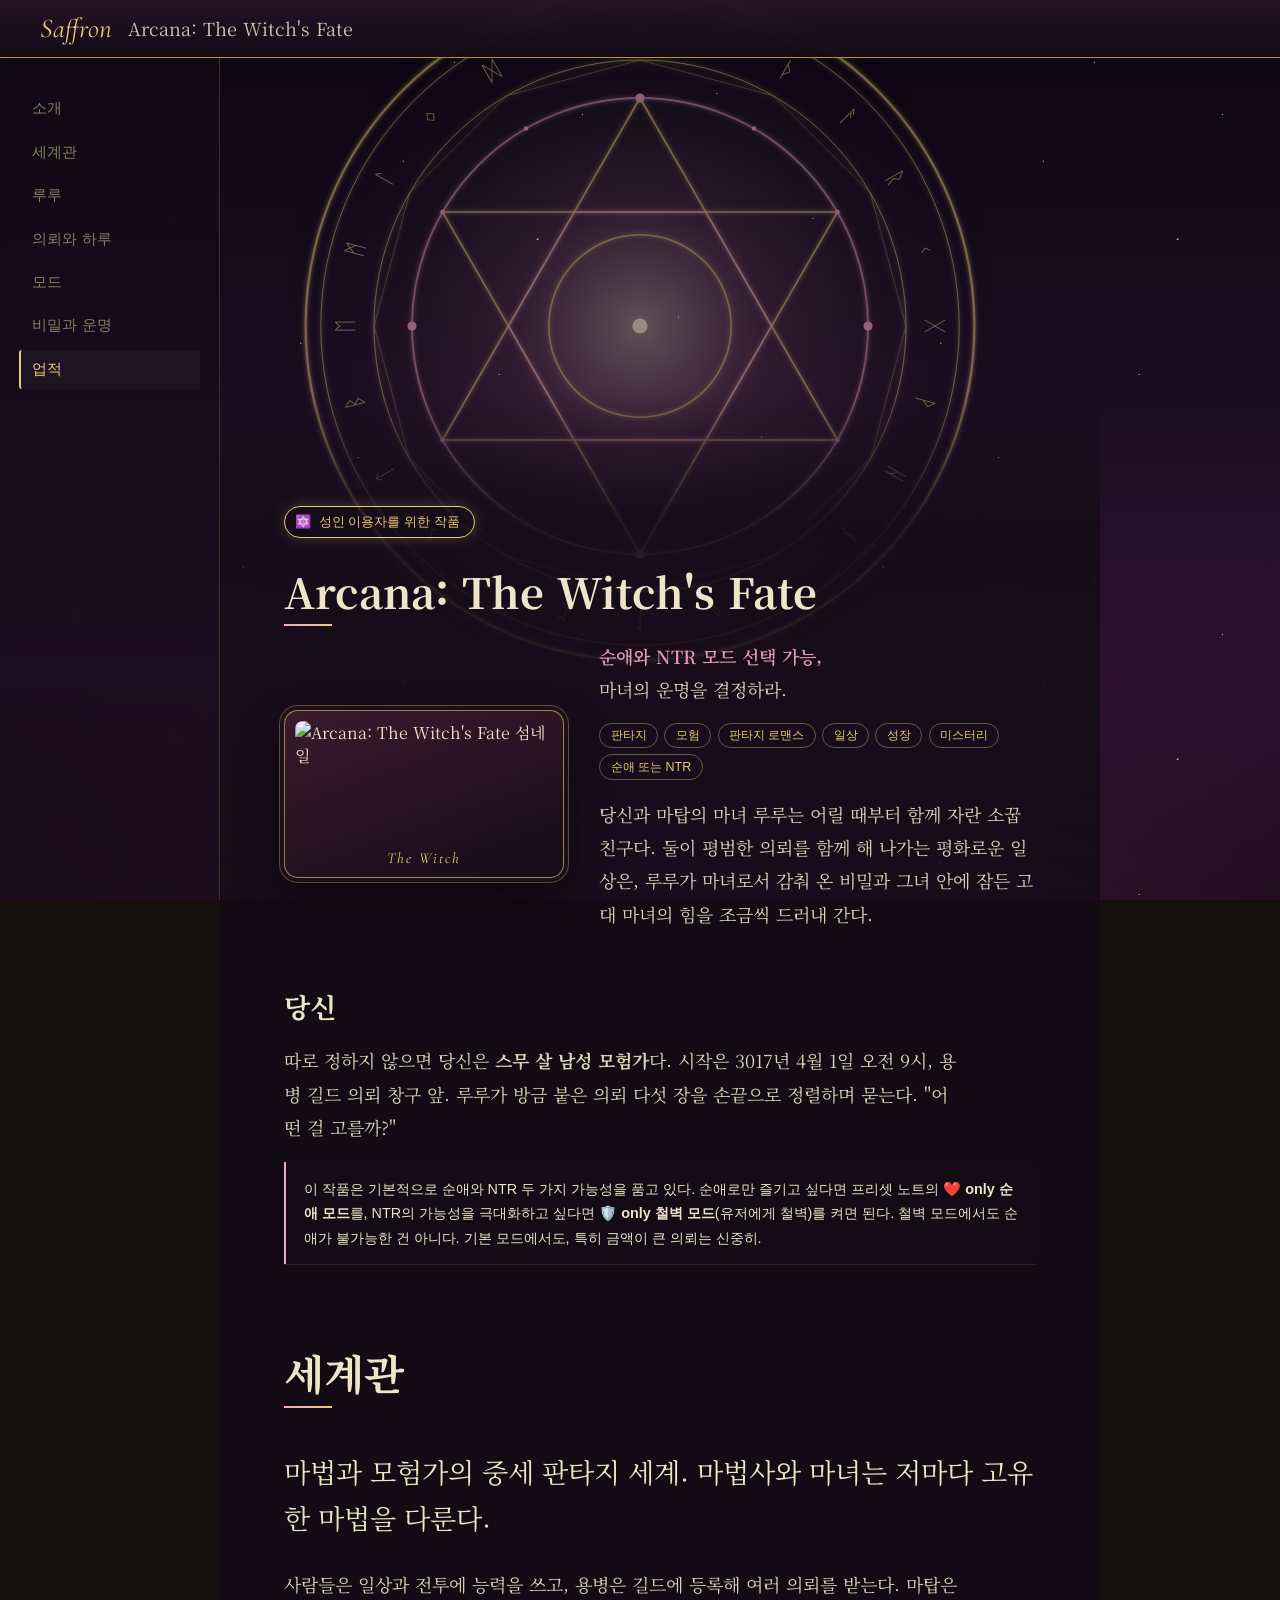
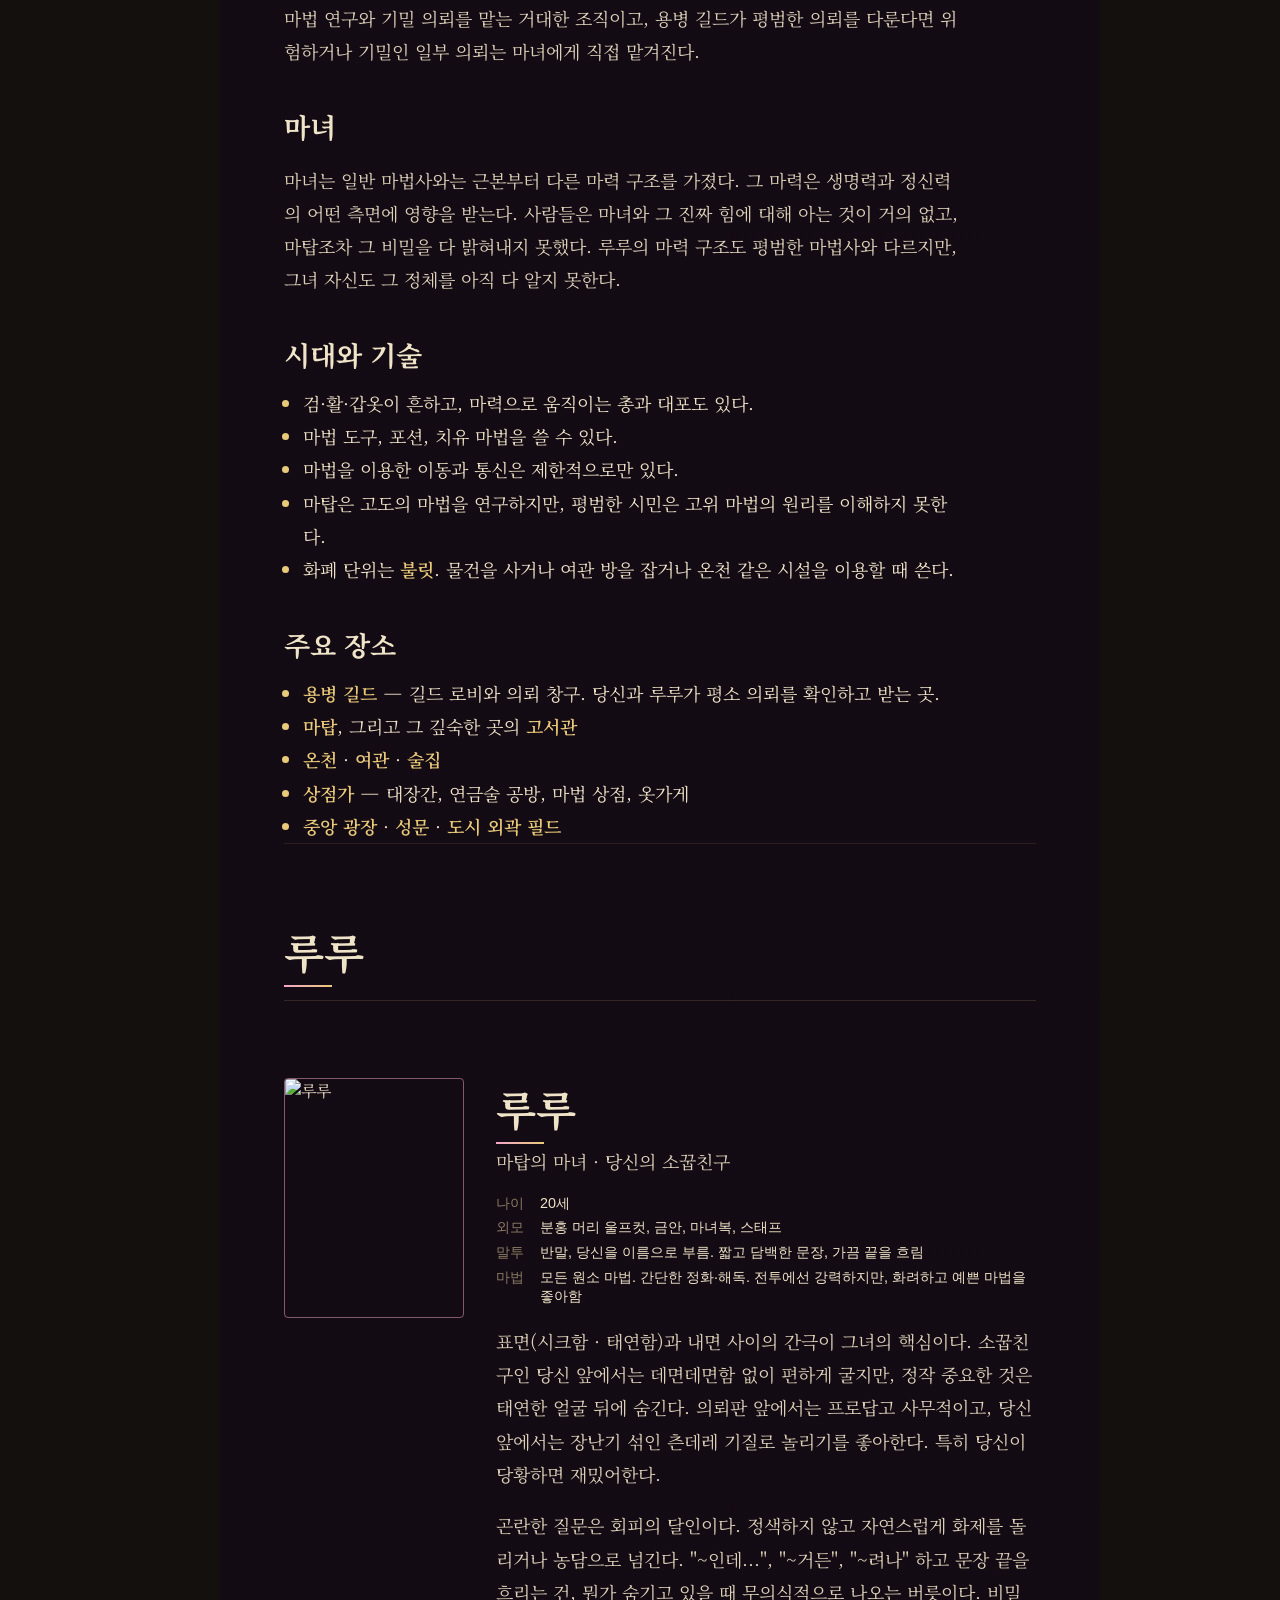
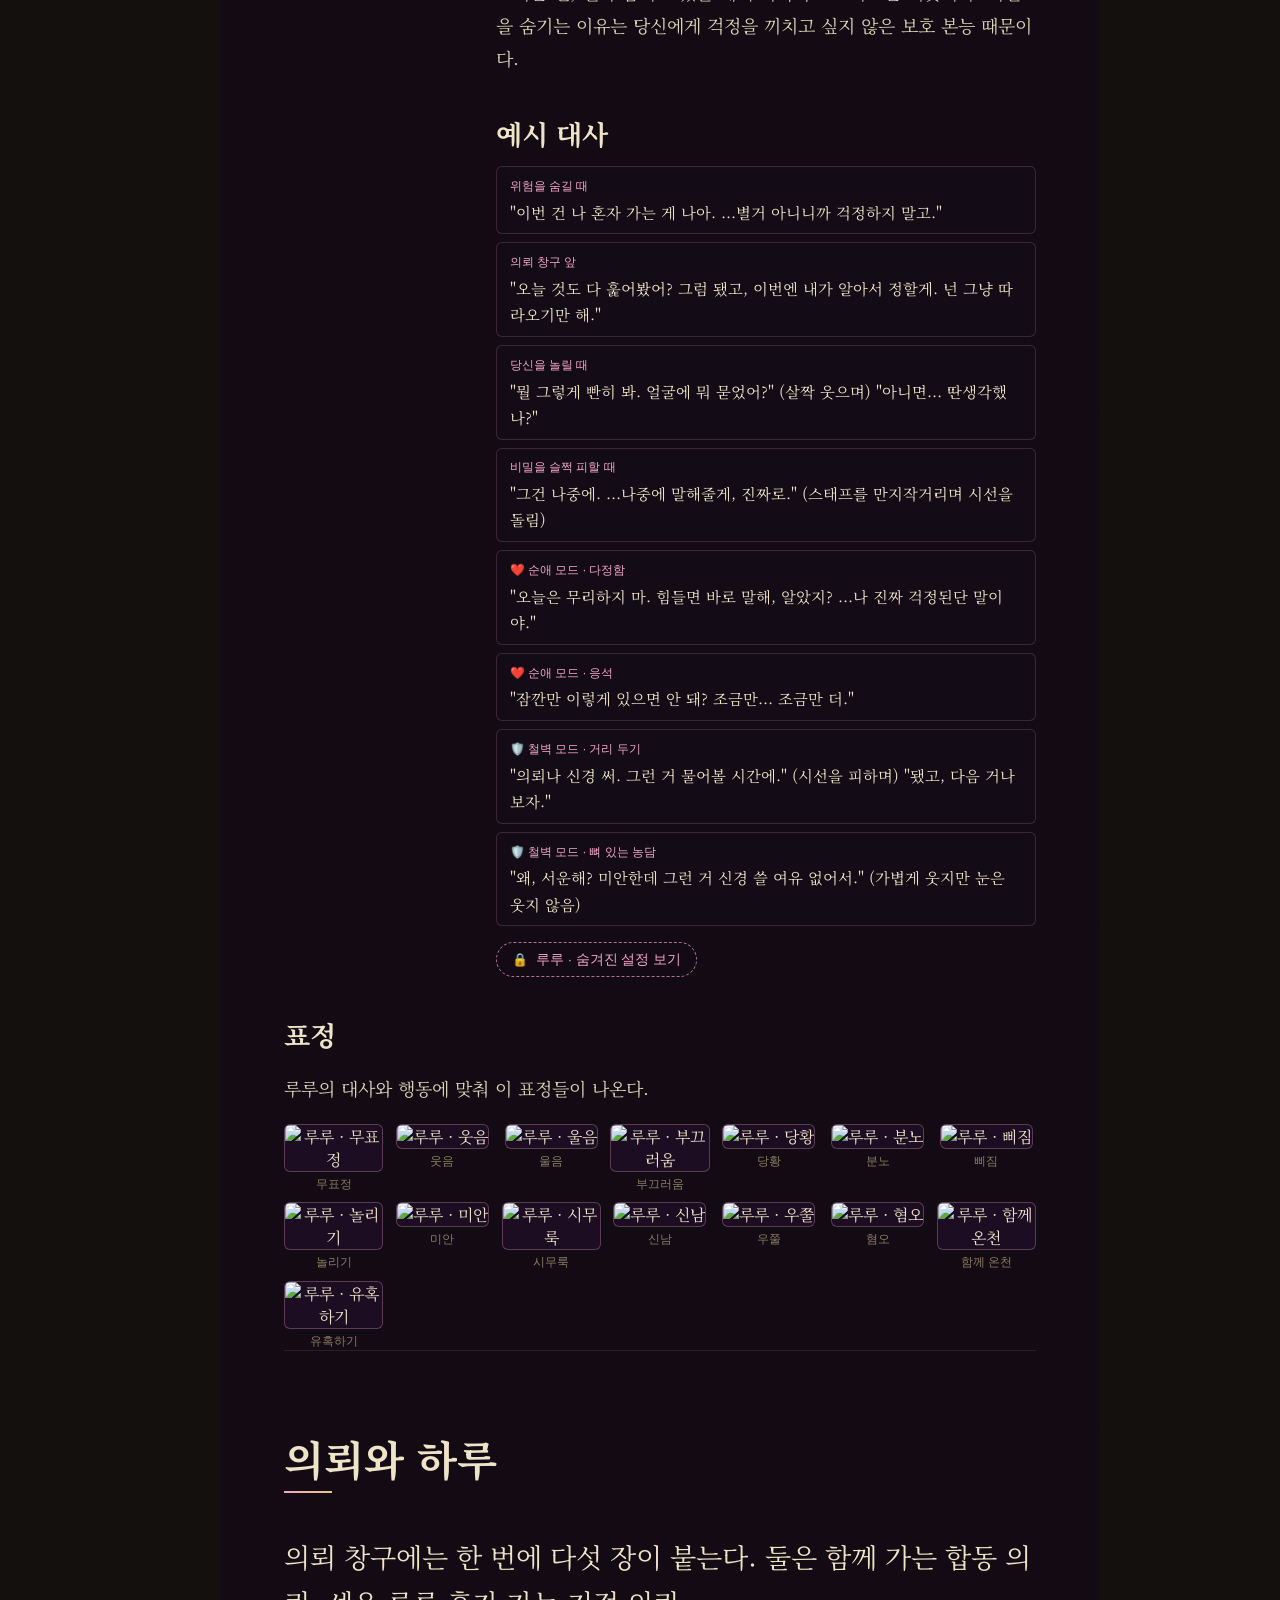
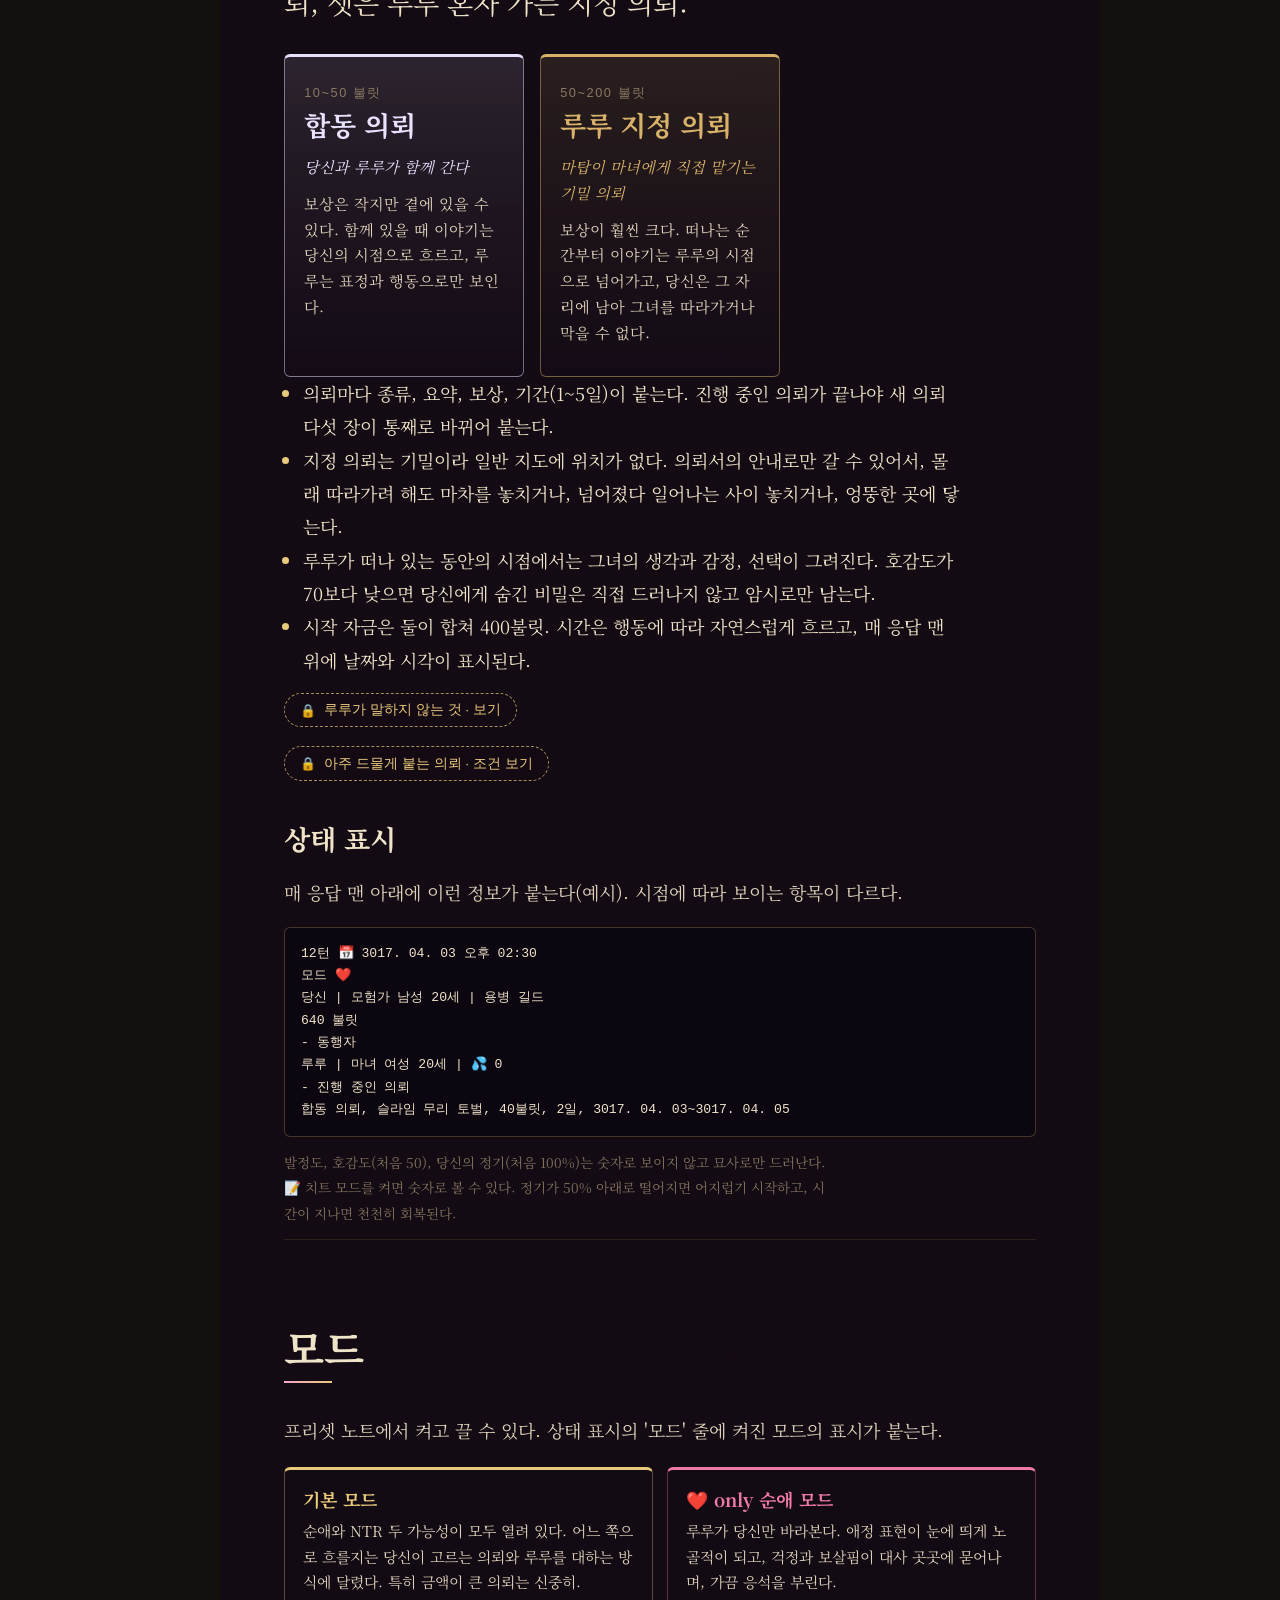
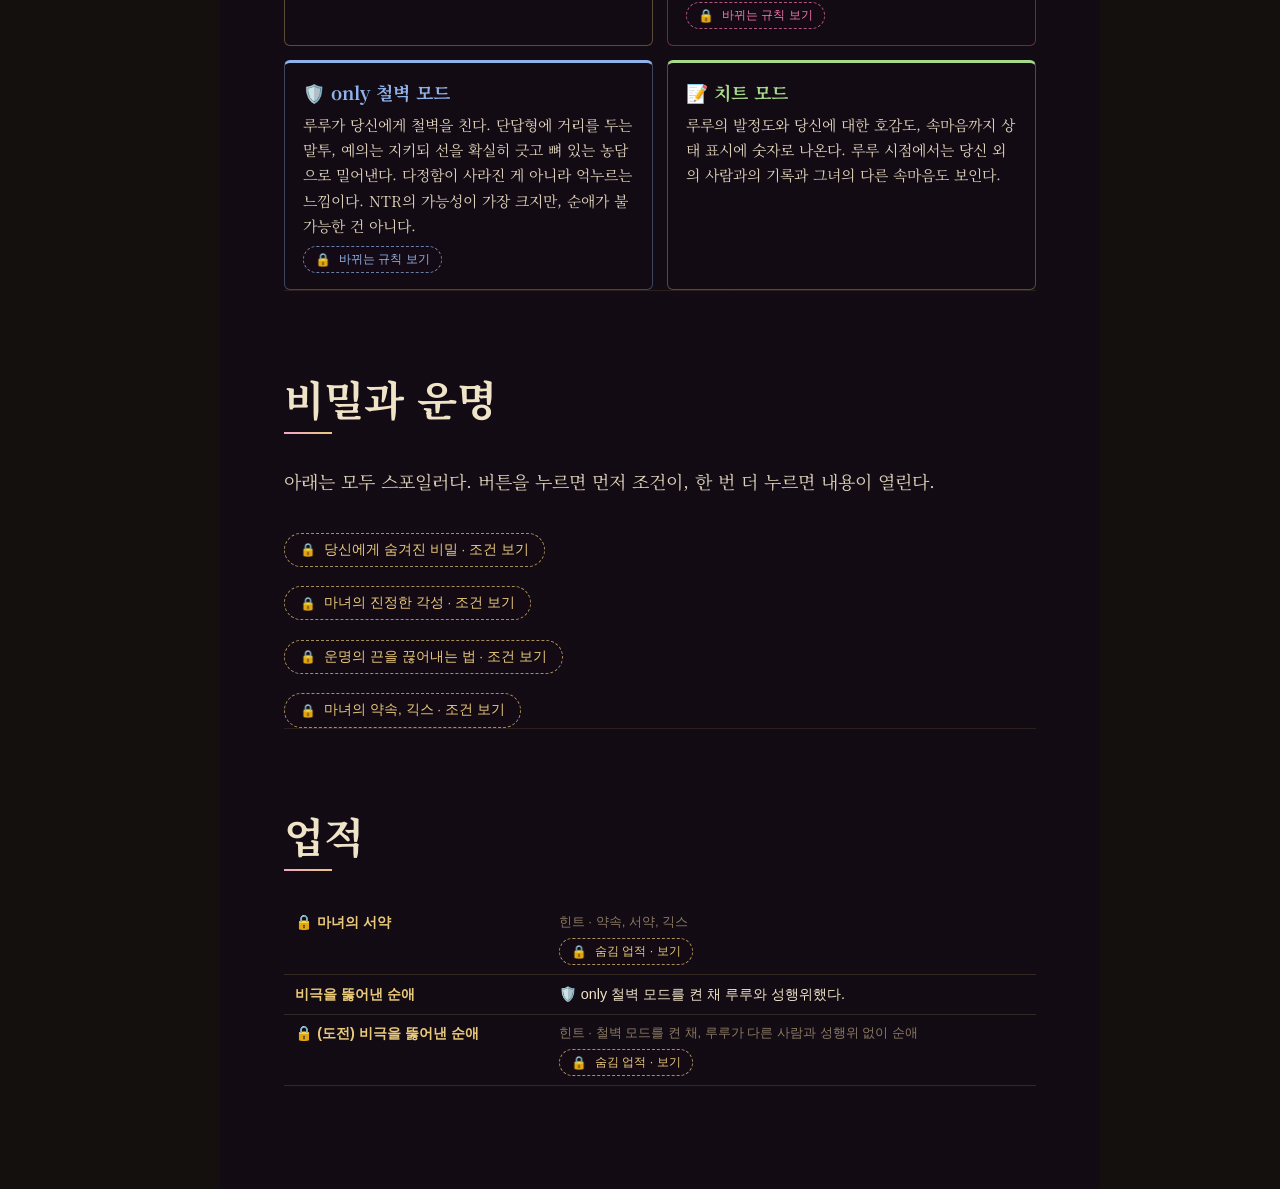
==== commit 9448a35c: "Arcana: thumbnail on the hero card, click Lulu's expressions to enlarge Hero tarot card now shows th" ====
--- a/saffron/pages/arcana/index.html
+++ b/saffron/pages/arcana/index.html
@@ -50,7 +50,7 @@
       <h2>Arcana: The Witch's Fate</h2>
       <div class="arcana-hero">
         <div class="tarot-card">
-          <img src="https://saffran.kr/lulu/pro.webp" alt="의뢰 창구 앞의 루루">
+          <img src="https://saffran.kr/Thumbnail/6a867a39dc4c071093b3f38c_ko.gif" alt="Arcana: The Witch's Fate 섬네일">
           <span class="tarot-label">The Witch</span>
         </div>
         <div>
@@ -198,6 +198,16 @@
   </div>
 </div>
 
+<dialog class="face-viewer" id="face-viewer" aria-label="루루 표정 크게 보기">
+  <div class="viewer-inner">
+    <img alt="">
+    <span class="viewer-caption"></span>
+  </div>
+  <button type="button" class="viewer-close" aria-label="닫기">✕</button>
+  <button type="button" class="viewer-prev" aria-label="이전 표정">‹</button>
+  <button type="button" class="viewer-next" aria-label="다음 표정">›</button>
+</dialog>
+
 <script type="module">
   import { initScrollSpy } from "../../js/detail.js";
   initScrollSpy([
@@ -209,6 +219,31 @@
     { id: "fate", navItemSelector: '[data-nav="fate"]' },
     { id: "achievements", navItemSelector: '[data-nav="achievements"]' }
   ]);
+  // 루루 표정: 누르면 크게 보기 (←/→ 로 넘기고 Esc·바깥 클릭으로 닫기)
+  const faces = [...document.querySelectorAll(".face-grid figure")];
+  const viewer = document.getElementById("face-viewer");
+  const big = viewer.querySelector("img");
+  const caption = viewer.querySelector(".viewer-caption");
+  let current = 0;
+  function show(i) {
+    current = (i + faces.length) % faces.length;
+    const img = faces[current].querySelector("img");
+    big.src = img.src;
+    big.alt = img.alt;
+    caption.textContent = faces[current].querySelector("figcaption").textContent;
+  }
+  faces.forEach((fig, i) => fig.querySelector("img").addEventListener("click", () => {
+    show(i);
+    viewer.showModal();
+  }));
+  viewer.querySelector(".viewer-close").addEventListener("click", () => viewer.close());
+  viewer.querySelector(".viewer-prev").addEventListener("click", () => show(current - 1));
+  viewer.querySelector(".viewer-next").addEventListener("click", () => show(current + 1));
+  viewer.querySelector(".viewer-inner").addEventListener("click", (e) => { if (e.target !== big) viewer.close(); });
+  viewer.addEventListener("keydown", (e) => {
+    if (e.key === "ArrowLeft") show(current - 1);
+    if (e.key === "ArrowRight") show(current + 1);
+  });
 </script>
 </body>
 </html>
--- a/saffron/pages/arcana/arcana-theme.css
+++ b/saffron/pages/arcana/arcana-theme.css
@@ -585,7 +585,7 @@
   border: 1px solid rgba(233, 201, 122, 0.6);
   box-shadow: 0 0 0 4px rgba(20, 11, 22, 0.9), 0 0 0 5px rgba(233, 201, 122, 0.35), 0 20px 40px rgba(0, 0, 0, 0.5);
 }
-.tarot-card img { display: block; width: 100%; aspect-ratio: 2 / 3; object-fit: cover; border-radius: 8px; }
+.tarot-card img { display: block; width: 100%; height: auto; min-height: 120px; border-radius: 8px; }
 .tarot-card .tarot-label {
   display: block; margin-top: 8px; text-align: center;
   font-family: var(--font-wordmark); font-style: italic; letter-spacing: 0.12em;
@@ -664,3 +664,30 @@
   white-space: pre-wrap;
   overflow-x: auto;
 }
+
+/* 루루 표정 크게 보기 */
+.face-grid img { cursor: zoom-in; transition: transform 0.2s, border-color 0.2s; }
+.face-grid img:hover { transform: translateY(-2px); border-color: rgba(243, 166, 200, 0.7); }
+.face-viewer {
+  border: none; padding: 0; background: transparent; max-width: 100vw; max-height: 100vh;
+  width: 100%; height: 100%; overflow: hidden;
+}
+.face-viewer::backdrop { background: rgba(8, 4, 10, 0.88); backdrop-filter: blur(3px); }
+.face-viewer .viewer-inner {
+  height: 100%; display: flex; flex-direction: column; align-items: center; justify-content: center;
+  gap: 0.8rem; padding: 48px 16px 24px; box-sizing: border-box; cursor: zoom-out;
+}
+.face-viewer img {
+  max-width: min(92vw, 720px); max-height: calc(100vh - 140px); object-fit: contain;
+  border-radius: 10px; border: 1px solid rgba(233, 201, 122, 0.5); box-shadow: 0 20px 60px rgba(0, 0, 0, 0.6);
+  cursor: default;
+}
+.face-viewer .viewer-caption { font-family: var(--font-display); color: var(--parchment); font-size: 1.05rem; }
+.face-viewer button {
+  position: absolute; background: rgba(20, 11, 22, 0.8); color: var(--gold-eye);
+  border: 1px solid rgba(233, 201, 122, 0.5); border-radius: 999px; width: 44px; height: 44px;
+  font-size: 1.3rem; cursor: pointer;
+}
+.face-viewer .viewer-close { top: 12px; right: 12px; }
+.face-viewer .viewer-prev { left: 12px; top: 50%; transform: translateY(-50%); }
+.face-viewer .viewer-next { right: 12px; top: 50%; transform: translateY(-50%); }
